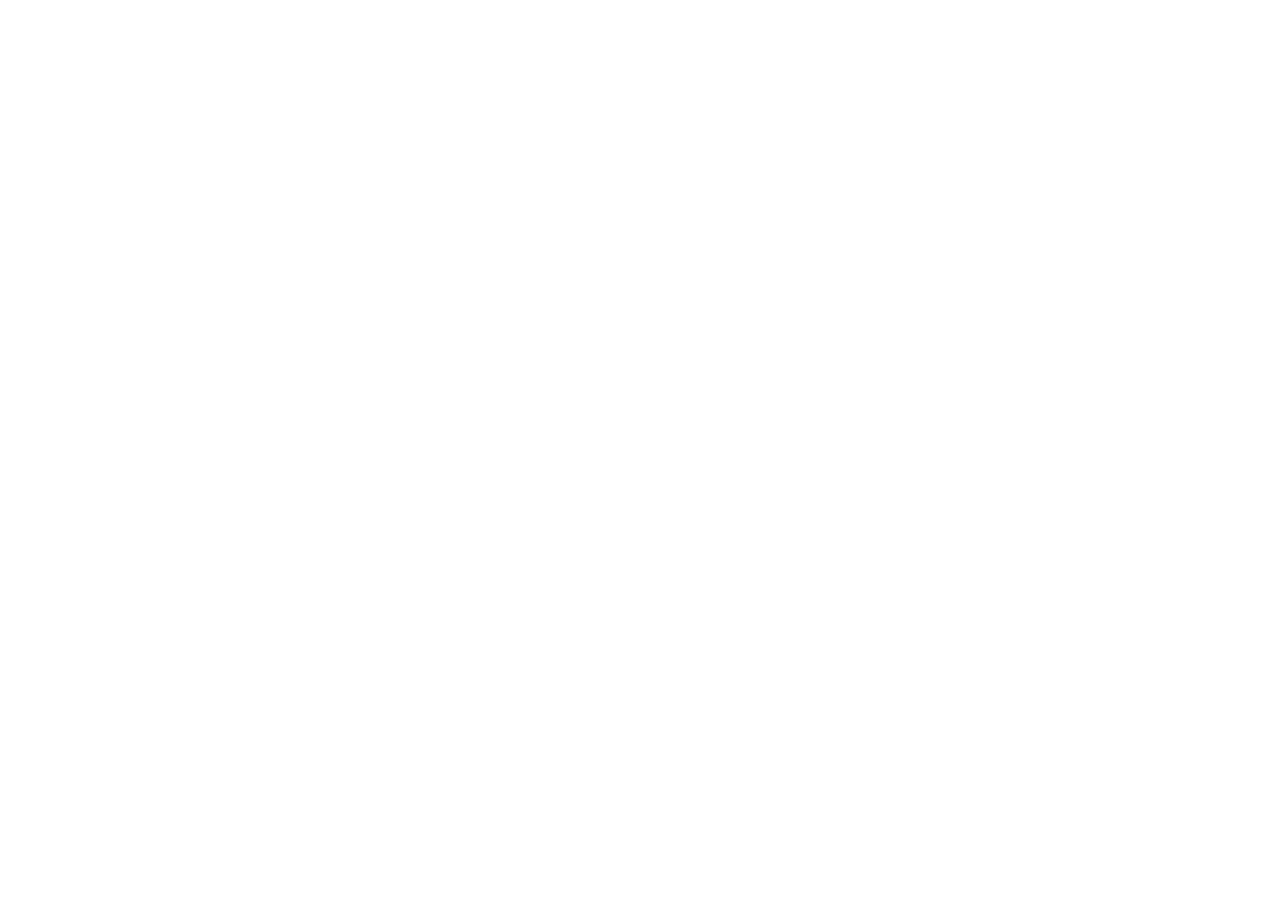
==== index.html @ edcd18de "大事件项目" ====
<!DOCTYPE html>
<html lang="en">
<head>
    <meta charset="UTF-8">
    <meta http-equiv="X-UA-Compatible" content="IE=edge">
    <meta name="viewport" content="width=device-width, initial-scale=1.0">
    <title>Document</title>
</head>
<body>
    
</body>
</html>
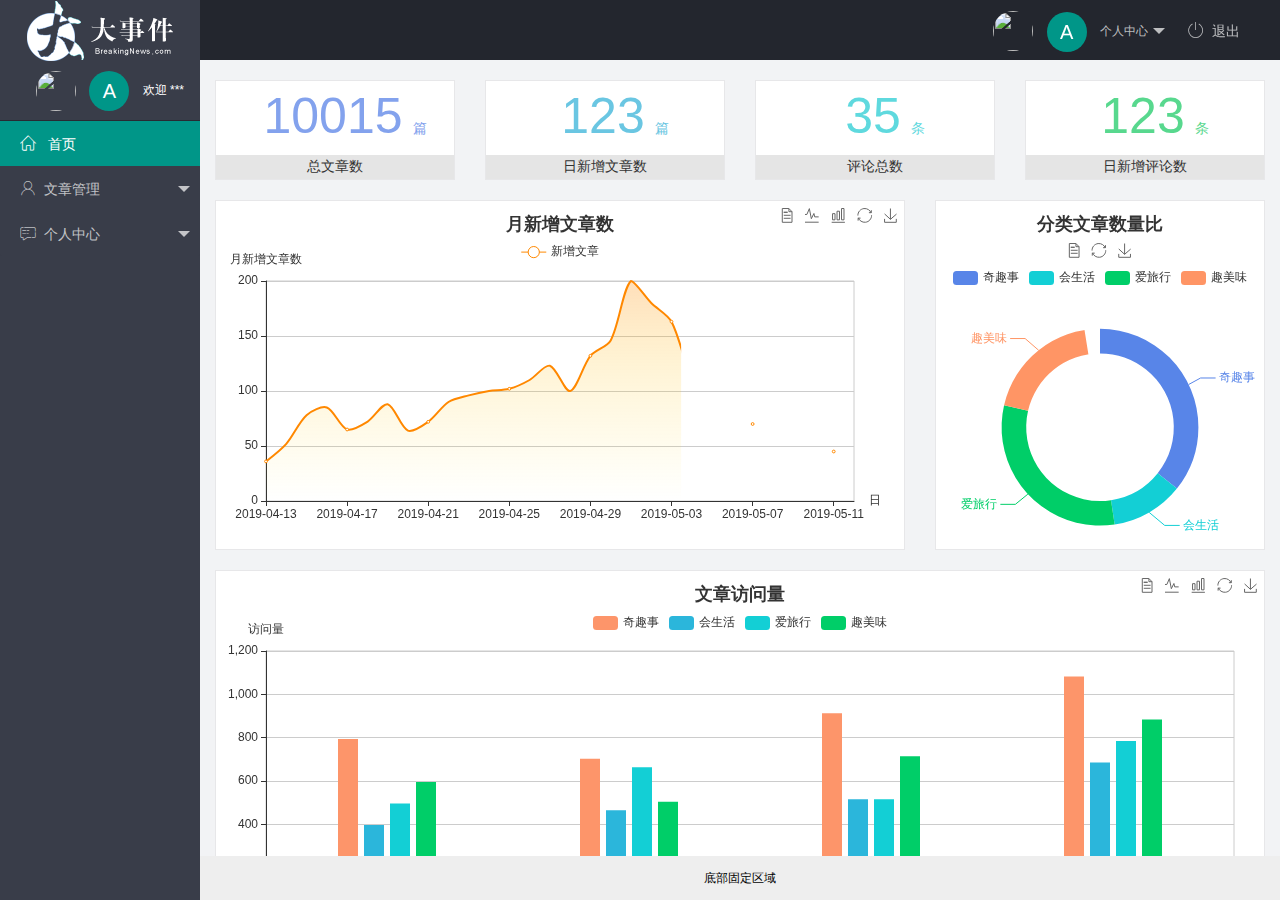
==== commit bb8158d5: "公共部分完成" ====
--- a/index.html
+++ b/index.html
@@ -1,12 +1,90 @@
 <!DOCTYPE html>
 <html lang="en">
+
 <head>
     <meta charset="UTF-8">
     <meta http-equiv="X-UA-Compatible" content="IE=edge">
     <meta name="viewport" content="width=device-width, initial-scale=1.0">
     <title>Document</title>
+    <link rel="stylesheet" href="./assets/lib/layui/css/layui.css">
+    <link rel="stylesheet" href="./assets/css/index.css">
+    <link rel="stylesheet" href="./assets/fonts/iconfont.css">
 </head>
+
 <body>
-    
+    <div class="layui-layout layui-layout-admin">
+        <div class="layui-header">
+            <div class="layui-logo layui-hide-xs layui-bg-black">
+                <img src="/assets/images/logo.png" alt="" />
+            </div>
+
+            <ul class="layui-nav layui-layout-right">
+                <li class="layui-nav-item layui-hide layui-show-md-inline-block">
+                    <!-- 右侧导航栏上面头像 -->
+                    <a href="javascript:;" class="userinfo">
+                        <img src="http://t.cn/RCzsdCq" class="layui-nav-img" />
+                        <span class="text-avatar">A</span>
+                        个人中心
+                    </a>
+                    <dl class="layui-nav-child">
+                        <dd><a href="">基本资料</a></dd>
+                        <dd><a href="">更换头像</a></dd>
+                        <dd><a href="">重置密码</a></dd>
+                    </dl>
+                </li>
+                <li class="layui-nav-item" lay-header-event="menuRight" lay-unselect>
+                    <a href="javascript:;"><span class='iconfont icon-tuichu' id = 'exitBtn'></span>退出</a>
+                </li>
+            </ul>
+        </div>
+
+        <div class="layui-side layui-bg-black">
+            <div class="layui-side-scroll">
+                <!-- 左侧侧边栏上面头像 -->
+                <div class="userinfo">
+                    <img src="http://t.cn/RCzsdCq" class="layui-nav-img" />
+                    <span class="text-avatar">A</span>
+                    <span id="welcome">欢迎 ***</span>
+                </div>
+                <!-- 左侧导航区域（可配合layui已有的垂直导航） -->
+                <ul class="layui-nav layui-nav-tree" lay-filter="test" lay-shrink='all'>
+                    <li class="layui-nav-item layui-this"><a href="./home/dashboard.html" target="fm"><span class='iconfont icon-home '></span> 首页</a>
+                    </li>
+                    <li class="layui-nav-item">
+                        <a class="" href="javascript:;"><span class='iconfont icon-user'></span>文章管理</a>
+                        <dl class="layui-nav-child">
+                            <dd><a href="javascript:;"><span class='layui-icon layui-icon-app'></span>文章类别</a></dd>
+                            <dd><a href="javascript:;"><span class='layui-icon layui-icon-app'></span>文章列表</a></dd>
+                            <dd><a href="javascript:;"><span class='layui-icon layui-icon-app'></span>发布文章</a></dd>
+                        </dl>
+                    </li>
+                    <li class="layui-nav-item">
+                        <a href="javascript:;"><span class='iconfont icon-pinglun'></span>个人中心</a>
+                        <dl class="layui-nav-child">
+                            <dd><a href="javascript:;"><span class='layui-icon layui-icon-app'></span>基本资料</a></dd>
+                            <dd><a href="javascript:;"><span class='layui-icon layui-icon-app'></span>更换头像</a></dd>
+                            <dd><a href="javascript:;"><span class='layui-icon layui-icon-app'></span>重置密码</a></dd>
+                        </dl>
+                    </li>
+                </ul>
+            </div>
+        </div>
+
+        <div class="layui-body">
+            <!-- 内容主体区域 -->
+            <iframe name="fm" src="./home/dashboard.html" frameborder="0"></iframe>
+        </div>
+
+        <div class="layui-footer">
+            <!-- 底部固定区域 -->
+            底部固定区域
+        </div>
+    </div>
+
+    <script src="./assets/lib/layui/layui.all.js"></script>
+    <script src="./assets/lib/jquery.js"></script>
+    <script src="./assets/js/baseApi.js"></script>
+    <script src="./assets/js/index.js"></script>
 </body>
+
 </html>--- a/assets/lib/layui/css/layui.css
+++ b/assets/lib/layui/css/layui.css
@@ -0,0 +1,2 @@
+/** layui-v2.5.5 MIT License By https://www.layui.com */
+ .layui-inline,img{display:inline-block;vertical-align:middle}h1,h2,h3,h4,h5,h6{font-weight:400}.layui-edge,.layui-header,.layui-inline,.layui-main{position:relative}.layui-body,.layui-edge,.layui-elip{overflow:hidden}.layui-btn,.layui-edge,.layui-inline,img{vertical-align:middle}.layui-btn,.layui-disabled,.layui-icon,.layui-unselect{-moz-user-select:none;-webkit-user-select:none;-ms-user-select:none}.layui-elip,.layui-form-checkbox span,.layui-form-pane .layui-form-label{text-overflow:ellipsis;white-space:nowrap}.layui-breadcrumb,.layui-tree-btnGroup{visibility:hidden}blockquote,body,button,dd,div,dl,dt,form,h1,h2,h3,h4,h5,h6,input,li,ol,p,pre,td,textarea,th,ul{margin:0;padding:0;-webkit-tap-highlight-color:rgba(0,0,0,0)}a:active,a:hover{outline:0}img{border:none}li{list-style:none}table{border-collapse:collapse;border-spacing:0}h4,h5,h6{font-size:100%}button,input,optgroup,option,select,textarea{font-family:inherit;font-size:inherit;font-style:inherit;font-weight:inherit;outline:0}pre{white-space:pre-wrap;white-space:-moz-pre-wrap;white-space:-pre-wrap;white-space:-o-pre-wrap;word-wrap:break-word}body{line-height:24px;font:14px Helvetica Neue,Helvetica,PingFang SC,Tahoma,Arial,sans-serif}hr{height:1px;margin:10px 0;border:0;clear:both}a{color:#333;text-decoration:none}a:hover{color:#777}a cite{font-style:normal;*cursor:pointer}.layui-border-box,.layui-border-box *{box-sizing:border-box}.layui-box,.layui-box *{box-sizing:content-box}.layui-clear{clear:both;*zoom:1}.layui-clear:after{content:'\20';clear:both;*zoom:1;display:block;height:0}.layui-inline{*display:inline;*zoom:1}.layui-edge{display:inline-block;width:0;height:0;border-width:6px;border-style:dashed;border-color:transparent}.layui-edge-top{top:-4px;border-bottom-color:#999;border-bottom-style:solid}.layui-edge-right{border-left-color:#999;border-left-style:solid}.layui-edge-bottom{top:2px;border-top-color:#999;border-top-style:solid}.layui-edge-left{border-right-color:#999;border-right-style:solid}.layui-disabled,.layui-disabled:hover{color:#d2d2d2!important;cursor:not-allowed!important}.layui-circle{border-radius:100%}.layui-show{display:block!important}.layui-hide{display:none!important}@font-face{font-family:layui-icon;src:url(../font/iconfont.eot?v=250);src:url(../font/iconfont.eot?v=250#iefix) format('embedded-opentype'),url(../font/iconfont.woff2?v=250) format('woff2'),url(../font/iconfont.woff?v=250) format('woff'),url(../font/iconfont.ttf?v=250) format('truetype'),url(../font/iconfont.svg?v=250#layui-icon) format('svg')}.layui-icon{font-family:layui-icon!important;font-size:16px;font-style:normal;-webkit-font-smoothing:antialiased;-moz-osx-font-smoothing:grayscale}.layui-icon-reply-fill:before{content:"\e611"}.layui-icon-set-fill:before{content:"\e614"}.layui-icon-menu-fill:before{content:"\e60f"}.layui-icon-search:before{content:"\e615"}.layui-icon-share:before{content:"\e641"}.layui-icon-set-sm:before{content:"\e620"}.layui-icon-engine:before{content:"\e628"}.layui-icon-close:before{content:"\1006"}.layui-icon-close-fill:before{content:"\1007"}.layui-icon-chart-screen:before{content:"\e629"}.layui-icon-star:before{content:"\e600"}.layui-icon-circle-dot:before{content:"\e617"}.layui-icon-chat:before{content:"\e606"}.layui-icon-release:before{content:"\e609"}.layui-icon-list:before{content:"\e60a"}.layui-icon-chart:before{content:"\e62c"}.layui-icon-ok-circle:before{content:"\1005"}.layui-icon-layim-theme:before{content:"\e61b"}.layui-icon-table:before{content:"\e62d"}.layui-icon-right:before{content:"\e602"}.layui-icon-left:before{content:"\e603"}.layui-icon-cart-simple:before{content:"\e698"}.layui-icon-face-cry:before{content:"\e69c"}.layui-icon-face-smile:before{content:"\e6af"}.layui-icon-survey:before{content:"\e6b2"}.layui-icon-tree:before{content:"\e62e"}.layui-icon-upload-circle:before{content:"\e62f"}.layui-icon-add-circle:before{content:"\e61f"}.layui-icon-download-circle:before{content:"\e601"}.layui-icon-templeate-1:before{content:"\e630"}.layui-icon-util:before{content:"\e631"}.layui-icon-face-surprised:before{content:"\e664"}.layui-icon-edit:before{content:"\e642"}.layui-icon-speaker:before{content:"\e645"}.layui-icon-down:before{content:"\e61a"}.layui-icon-file:before{content:"\e621"}.layui-icon-layouts:before{content:"\e632"}.layui-icon-rate-half:before{content:"\e6c9"}.layui-icon-add-circle-fine:before{content:"\e608"}.layui-icon-prev-circle:before{content:"\e633"}.layui-icon-read:before{content:"\e705"}.layui-icon-404:before{content:"\e61c"}.layui-icon-carousel:before{content:"\e634"}.layui-icon-help:before{content:"\e607"}.layui-icon-code-circle:before{content:"\e635"}.layui-icon-water:before{content:"\e636"}.layui-icon-username:before{content:"\e66f"}.layui-icon-find-fill:before{content:"\e670"}.layui-icon-about:before{content:"\e60b"}.layui-icon-location:before{content:"\e715"}.layui-icon-up:before{content:"\e619"}.layui-icon-pause:before{content:"\e651"}.layui-icon-date:before{content:"\e637"}.layui-icon-layim-uploadfile:before{content:"\e61d"}.layui-icon-delete:before{content:"\e640"}.layui-icon-play:before{content:"\e652"}.layui-icon-top:before{content:"\e604"}.layui-icon-friends:before{content:"\e612"}.layui-icon-refresh-3:before{content:"\e9aa"}.layui-icon-ok:before{content:"\e605"}.layui-icon-layer:before{content:"\e638"}.layui-icon-face-smile-fine:before{content:"\e60c"}.layui-icon-dollar:before{content:"\e659"}.layui-icon-group:before{content:"\e613"}.layui-icon-layim-download:before{content:"\e61e"}.layui-icon-picture-fine:before{content:"\e60d"}.layui-icon-link:before{content:"\e64c"}.layui-icon-diamond:before{content:"\e735"}.layui-icon-log:before{content:"\e60e"}.layui-icon-rate-solid:before{content:"\e67a"}.layui-icon-fonts-del:before{content:"\e64f"}.layui-icon-unlink:before{content:"\e64d"}.layui-icon-fonts-clear:before{content:"\e639"}.layui-icon-triangle-r:before{content:"\e623"}.layui-icon-circle:before{content:"\e63f"}.layui-icon-radio:before{content:"\e643"}.layui-icon-align-center:before{content:"\e647"}.layui-icon-align-right:before{content:"\e648"}.layui-icon-align-left:before{content:"\e649"}.layui-icon-loading-1:before{content:"\e63e"}.layui-icon-return:before{content:"\e65c"}.layui-icon-fonts-strong:before{content:"\e62b"}.layui-icon-upload:before{content:"\e67c"}.layui-icon-dialogue:before{content:"\e63a"}.layui-icon-video:before{content:"\e6ed"}.layui-icon-headset:before{content:"\e6fc"}.layui-icon-cellphone-fine:before{content:"\e63b"}.layui-icon-add-1:before{content:"\e654"}.layui-icon-face-smile-b:before{content:"\e650"}.layui-icon-fonts-html:before{content:"\e64b"}.layui-icon-form:before{content:"\e63c"}.layui-icon-cart:before{content:"\e657"}.layui-icon-camera-fill:before{content:"\e65d"}.layui-icon-tabs:before{content:"\e62a"}.layui-icon-fonts-code:before{content:"\e64e"}.layui-icon-fire:before{content:"\e756"}.layui-icon-set:before{content:"\e716"}.layui-icon-fonts-u:before{content:"\e646"}.layui-icon-triangle-d:before{content:"\e625"}.layui-icon-tips:before{content:"\e702"}.layui-icon-picture:before{content:"\e64a"}.layui-icon-more-vertical:before{content:"\e671"}.layui-icon-flag:before{content:"\e66c"}.layui-icon-loading:before{content:"\e63d"}.layui-icon-fonts-i:before{content:"\e644"}.layui-icon-refresh-1:before{content:"\e666"}.layui-icon-rmb:before{content:"\e65e"}.layui-icon-home:before{content:"\e68e"}.layui-icon-user:before{content:"\e770"}.layui-icon-notice:before{content:"\e667"}.layui-icon-login-weibo:before{content:"\e675"}.layui-icon-voice:before{content:"\e688"}.layui-icon-upload-drag:before{content:"\e681"}.layui-icon-login-qq:before{content:"\e676"}.layui-icon-snowflake:before{content:"\e6b1"}.layui-icon-file-b:before{content:"\e655"}.layui-icon-template:before{content:"\e663"}.layui-icon-auz:before{content:"\e672"}.layui-icon-console:before{content:"\e665"}.layui-icon-app:before{content:"\e653"}.layui-icon-prev:before{content:"\e65a"}.layui-icon-website:before{content:"\e7ae"}.layui-icon-next:before{content:"\e65b"}.layui-icon-component:before{content:"\e857"}.layui-icon-more:before{content:"\e65f"}.layui-icon-login-wechat:before{content:"\e677"}.layui-icon-shrink-right:before{content:"\e668"}.layui-icon-spread-left:before{content:"\e66b"}.layui-icon-camera:before{content:"\e660"}.layui-icon-note:before{content:"\e66e"}.layui-icon-refresh:before{content:"\e669"}.layui-icon-female:before{content:"\e661"}.layui-icon-male:before{content:"\e662"}.layui-icon-password:before{content:"\e673"}.layui-icon-senior:before{content:"\e674"}.layui-icon-theme:before{content:"\e66a"}.layui-icon-tread:before{content:"\e6c5"}.layui-icon-praise:before{content:"\e6c6"}.layui-icon-star-fill:before{content:"\e658"}.layui-icon-rate:before{content:"\e67b"}.layui-icon-template-1:before{content:"\e656"}.layui-icon-vercode:before{content:"\e679"}.layui-icon-cellphone:before{content:"\e678"}.layui-icon-screen-full:before{content:"\e622"}.layui-icon-screen-restore:before{content:"\e758"}.layui-icon-cols:before{content:"\e610"}.layui-icon-export:before{content:"\e67d"}.layui-icon-print:before{content:"\e66d"}.layui-icon-slider:before{content:"\e714"}.layui-icon-addition:before{content:"\e624"}.layui-icon-subtraction:before{content:"\e67e"}.layui-icon-service:before{content:"\e626"}.layui-icon-transfer:before{content:"\e691"}.layui-main{width:1140px;margin:0 auto}.layui-header{z-index:1000;height:60px}.layui-header a:hover{transition:all .5s;-webkit-transition:all .5s}.layui-side{position:fixed;left:0;top:0;bottom:0;z-index:999;width:200px;overflow-x:hidden}.layui-side-scroll{position:relative;width:220px;height:100%;overflow-x:hidden}.layui-body{position:absolute;left:200px;right:0;top:0;bottom:0;z-index:998;width:auto;overflow-y:auto;box-sizing:border-box}.layui-layout-body{overflow:hidden}.layui-layout-admin .layui-header{background-color:#23262E}.layui-layout-admin .layui-side{top:60px;width:200px;overflow-x:hidden}.layui-layout-admin .layui-body{position:fixed;top:60px;bottom:44px}.layui-layout-admin .layui-main{width:auto;margin:0 15px}.layui-layout-admin .layui-footer{position:fixed;left:200px;right:0;bottom:0;height:44px;line-height:44px;padding:0 15px;background-color:#eee}.layui-layout-admin .layui-logo{position:absolute;left:0;top:0;width:200px;height:100%;line-height:60px;text-align:center;color:#009688;font-size:16px}.layui-layout-admin .layui-header .layui-nav{background:0 0}.layui-layout-left{position:absolute!important;left:200px;top:0}.layui-layout-right{position:absolute!important;right:0;top:0}.layui-container{position:relative;margin:0 auto;padding:0 15px;box-sizing:border-box}.layui-fluid{position:relative;margin:0 auto;padding:0 15px}.layui-row:after,.layui-row:before{content:'';display:block;clear:both}.layui-col-lg1,.layui-col-lg10,.layui-col-lg11,.layui-col-lg12,.layui-col-lg2,.layui-col-lg3,.layui-col-lg4,.layui-col-lg5,.layui-col-lg6,.layui-col-lg7,.layui-col-lg8,.layui-col-lg9,.layui-col-md1,.layui-col-md10,.layui-col-md11,.layui-col-md12,.layui-col-md2,.layui-col-md3,.layui-col-md4,.layui-col-md5,.layui-col-md6,.layui-col-md7,.layui-col-md8,.layui-col-md9,.layui-col-sm1,.layui-col-sm10,.layui-col-sm11,.layui-col-sm12,.layui-col-sm2,.layui-col-sm3,.layui-col-sm4,.layui-col-sm5,.layui-col-sm6,.layui-col-sm7,.layui-col-sm8,.layui-col-sm9,.layui-col-xs1,.layui-col-xs10,.layui-col-xs11,.layui-col-xs12,.layui-col-xs2,.layui-col-xs3,.layui-col-xs4,.layui-col-xs5,.layui-col-xs6,.layui-col-xs7,.layui-col-xs8,.layui-col-xs9{position:relative;display:block;box-sizing:border-box}.layui-col-xs1,.layui-col-xs10,.layui-col-xs11,.layui-col-xs12,.layui-col-xs2,.layui-col-xs3,.layui-col-xs4,.layui-col-xs5,.layui-col-xs6,.layui-col-xs7,.layui-col-xs8,.layui-col-xs9{float:left}.layui-col-xs1{width:8.33333333%}.layui-col-xs2{width:16.66666667%}.layui-col-xs3{width:25%}.layui-col-xs4{width:33.33333333%}.layui-col-xs5{width:41.66666667%}.layui-col-xs6{width:50%}.layui-col-xs7{width:58.33333333%}.layui-col-xs8{width:66.66666667%}.layui-col-xs9{width:75%}.layui-col-xs10{width:83.33333333%}.layui-col-xs11{width:91.66666667%}.layui-col-xs12{width:100%}.layui-col-xs-offset1{margin-left:8.33333333%}.layui-col-xs-offset2{margin-left:16.66666667%}.layui-col-xs-offset3{margin-left:25%}.layui-col-xs-offset4{margin-left:33.33333333%}.layui-col-xs-offset5{margin-left:41.66666667%}.layui-col-xs-offset6{margin-left:50%}.layui-col-xs-offset7{margin-left:58.33333333%}.layui-col-xs-offset8{margin-left:66.66666667%}.layui-col-xs-offset9{margin-left:75%}.layui-col-xs-offset10{margin-left:83.33333333%}.layui-col-xs-offset11{margin-left:91.66666667%}.layui-col-xs-offset12{margin-left:100%}@media screen and (max-width:768px){.layui-hide-xs{display:none!important}.layui-show-xs-block{display:block!important}.layui-show-xs-inline{display:inline!important}.layui-show-xs-inline-block{display:inline-block!important}}@media screen and (min-width:768px){.layui-container{width:750px}.layui-hide-sm{display:none!important}.layui-show-sm-block{display:block!important}.layui-show-sm-inline{display:inline!important}.layui-show-sm-inline-block{display:inline-block!important}.layui-col-sm1,.layui-col-sm10,.layui-col-sm11,.layui-col-sm12,.layui-col-sm2,.layui-col-sm3,.layui-col-sm4,.layui-col-sm5,.layui-col-sm6,.layui-col-sm7,.layui-col-sm8,.layui-col-sm9{float:left}.layui-col-sm1{width:8.33333333%}.layui-col-sm2{width:16.66666667%}.layui-col-sm3{width:25%}.layui-col-sm4{width:33.33333333%}.layui-col-sm5{width:41.66666667%}.layui-col-sm6{width:50%}.layui-col-sm7{width:58.33333333%}.layui-col-sm8{width:66.66666667%}.layui-col-sm9{width:75%}.layui-col-sm10{width:83.33333333%}.layui-col-sm11{width:91.66666667%}.layui-col-sm12{width:100%}.layui-col-sm-offset1{margin-left:8.33333333%}.layui-col-sm-offset2{margin-left:16.66666667%}.layui-col-sm-offset3{margin-left:25%}.layui-col-sm-offset4{margin-left:33.33333333%}.layui-col-sm-offset5{margin-left:41.66666667%}.layui-col-sm-offset6{margin-left:50%}.layui-col-sm-offset7{margin-left:58.33333333%}.layui-col-sm-offset8{margin-left:66.66666667%}.layui-col-sm-offset9{margin-left:75%}.layui-col-sm-offset10{margin-left:83.33333333%}.layui-col-sm-offset11{margin-left:91.66666667%}.layui-col-sm-offset12{margin-left:100%}}@media screen and (min-width:992px){.layui-container{width:970px}.layui-hide-md{display:none!important}.layui-show-md-block{display:block!important}.layui-show-md-inline{display:inline!important}.layui-show-md-inline-block{display:inline-block!important}.layui-col-md1,.layui-col-md10,.layui-col-md11,.layui-col-md12,.layui-col-md2,.layui-col-md3,.layui-col-md4,.layui-col-md5,.layui-col-md6,.layui-col-md7,.layui-col-md8,.layui-col-md9{float:left}.layui-col-md1{width:8.33333333%}.layui-col-md2{width:16.66666667%}.layui-col-md3{width:25%}.layui-col-md4{width:33.33333333%}.layui-col-md5{width:41.66666667%}.layui-col-md6{width:50%}.layui-col-md7{width:58.33333333%}.layui-col-md8{width:66.66666667%}.layui-col-md9{width:75%}.layui-col-md10{width:83.33333333%}.layui-col-md11{width:91.66666667%}.layui-col-md12{width:100%}.layui-col-md-offset1{margin-left:8.33333333%}.layui-col-md-offset2{margin-left:16.66666667%}.layui-col-md-offset3{margin-left:25%}.layui-col-md-offset4{margin-left:33.33333333%}.layui-col-md-offset5{margin-left:41.66666667%}.layui-col-md-offset6{margin-left:50%}.layui-col-md-offset7{margin-left:58.33333333%}.layui-col-md-offset8{margin-left:66.66666667%}.layui-col-md-offset9{margin-left:75%}.layui-col-md-offset10{margin-left:83.33333333%}.layui-col-md-offset11{margin-left:91.66666667%}.layui-col-md-offset12{margin-left:100%}}@media screen and (min-width:1200px){.layui-container{width:1170px}.layui-hide-lg{display:none!important}.layui-show-lg-block{display:block!important}.layui-show-lg-inline{display:inline!important}.layui-show-lg-inline-block{display:inline-block!important}.layui-col-lg1,.layui-col-lg10,.layui-col-lg11,.layui-col-lg12,.layui-col-lg2,.layui-col-lg3,.layui-col-lg4,.layui-col-lg5,.layui-col-lg6,.layui-col-lg7,.layui-col-lg8,.layui-col-lg9{float:left}.layui-col-lg1{width:8.33333333%}.layui-col-lg2{width:16.66666667%}.layui-col-lg3{width:25%}.layui-col-lg4{width:33.33333333%}.layui-col-lg5{width:41.66666667%}.layui-col-lg6{width:50%}.layui-col-lg7{width:58.33333333%}.layui-col-lg8{width:66.66666667%}.layui-col-lg9{width:75%}.layui-col-lg10{width:83.33333333%}.layui-col-lg11{width:91.66666667%}.layui-col-lg12{width:100%}.layui-col-lg-offset1{margin-left:8.33333333%}.layui-col-lg-offset2{margin-left:16.66666667%}.layui-col-lg-offset3{margin-left:25%}.layui-col-lg-offset4{margin-left:33.33333333%}.layui-col-lg-offset5{margin-left:41.66666667%}.layui-col-lg-offset6{margin-left:50%}.layui-col-lg-offset7{margin-left:58.33333333%}.layui-col-lg-offset8{margin-left:66.66666667%}.layui-col-lg-offset9{margin-left:75%}.layui-col-lg-offset10{margin-left:83.33333333%}.layui-col-lg-offset11{margin-left:91.66666667%}.layui-col-lg-offset12{margin-left:100%}}.layui-col-space1{margin:-.5px}.layui-col-space1>*{padding:.5px}.layui-col-space3{margin:-1.5px}.layui-col-space3>*{padding:1.5px}.layui-col-space5{margin:-2.5px}.layui-col-space5>*{padding:2.5px}.layui-col-space8{margin:-3.5px}.layui-col-space8>*{padding:3.5px}.layui-col-space10{margin:-5px}.layui-col-space10>*{padding:5px}.layui-col-space12{margin:-6px}.layui-col-space12>*{padding:6px}.layui-col-space15{margin:-7.5px}.layui-col-space15>*{padding:7.5px}.layui-col-space18{margin:-9px}.layui-col-space18>*{padding:9px}.layui-col-space20{margin:-10px}.layui-col-space20>*{padding:10px}.layui-col-space22{margin:-11px}.layui-col-space22>*{padding:11px}.layui-col-space25{margin:-12.5px}.layui-col-space25>*{padding:12.5px}.layui-col-space30{margin:-15px}.layui-col-space30>*{padding:15px}.layui-btn,.layui-input,.layui-select,.layui-textarea,.layui-upload-button{outline:0;-webkit-appearance:none;transition:all .3s;-webkit-transition:all .3s;box-sizing:border-box}.layui-elem-quote{margin-bottom:10px;padding:15px;line-height:22px;border-left:5px solid #009688;border-radius:0 2px 2px 0;background-color:#f2f2f2}.layui-quote-nm{border-style:solid;border-width:1px 1px 1px 5px;background:0 0}.layui-elem-field{margin-bottom:10px;padding:0;border-width:1px;border-style:solid}.layui-elem-field legend{margin-left:20px;padding:0 10px;font-size:20px;font-weight:300}.layui-field-title{margin:10px 0 20px;border-width:1px 0 0}.layui-field-box{padding:10px 15px}.layui-field-title .layui-field-box{padding:10px 0}.layui-progress{position:relative;height:6px;border-radius:20px;background-color:#e2e2e2}.layui-progress-bar{position:absolute;left:0;top:0;width:0;max-width:100%;height:6px;border-radius:20px;text-align:right;background-color:#5FB878;transition:all .3s;-webkit-transition:all .3s}.layui-progress-big,.layui-progress-big .layui-progress-bar{height:18px;line-height:18px}.layui-progress-text{position:relative;top:-20px;line-height:18px;font-size:12px;color:#666}.layui-progress-big .layui-progress-text{position:static;padding:0 10px;color:#fff}.layui-collapse{border-width:1px;border-style:solid;border-radius:2px}.layui-colla-content,.layui-colla-item{border-top-width:1px;border-top-style:solid}.layui-colla-item:first-child{border-top:none}.layui-colla-title{position:relative;height:42px;line-height:42px;padding:0 15px 0 35px;color:#333;background-color:#f2f2f2;cursor:pointer;font-size:14px;overflow:hidden}.layui-colla-content{display:none;padding:10px 15px;line-height:22px;color:#666}.layui-colla-icon{position:absolute;left:15px;top:0;font-size:14px}.layui-card{margin-bottom:15px;border-radius:2px;background-color:#fff;box-shadow:0 1px 2px 0 rgba(0,0,0,.05)}.layui-card:last-child{margin-bottom:0}.layui-card-header{position:relative;height:42px;line-height:42px;padding:0 15px;border-bottom:1px solid #f6f6f6;color:#333;border-radius:2px 2px 0 0;font-size:14px}.layui-bg-black,.layui-bg-blue,.layui-bg-cyan,.layui-bg-green,.layui-bg-orange,.layui-bg-red{color:#fff!important}.layui-card-body{position:relative;padding:10px 15px;line-height:24px}.layui-card-body[pad15]{padding:15px}.layui-card-body[pad20]{padding:20px}.layui-card-body .layui-table{margin:5px 0}.layui-card .layui-tab{margin:0}.layui-panel-window{position:relative;padding:15px;border-radius:0;border-top:5px solid #E6E6E6;background-color:#fff}.layui-auxiliar-moving{position:fixed;left:0;right:0;top:0;bottom:0;width:100%;height:100%;background:0 0;z-index:9999999999}.layui-form-label,.layui-form-mid,.layui-form-select,.layui-input-block,.layui-input-inline,.layui-textarea{position:relative}.layui-bg-red{background-color:#FF5722!important}.layui-bg-orange{background-color:#FFB800!important}.layui-bg-green{background-color:#009688!important}.layui-bg-cyan{background-color:#2F4056!important}.layui-bg-blue{background-color:#1E9FFF!important}.layui-bg-black{background-color:#393D49!important}.layui-bg-gray{background-color:#eee!important;color:#666!important}.layui-badge-rim,.layui-colla-content,.layui-colla-item,.layui-collapse,.layui-elem-field,.layui-form-pane .layui-form-item[pane],.layui-form-pane .layui-form-label,.layui-input,.layui-layedit,.layui-layedit-tool,.layui-quote-nm,.layui-select,.layui-tab-bar,.layui-tab-card,.layui-tab-title,.layui-tab-title .layui-this:after,.layui-textarea{border-color:#e6e6e6}.layui-timeline-item:before,hr{background-color:#e6e6e6}.layui-text{line-height:22px;font-size:14px;color:#666}.layui-text h1,.layui-text h2,.layui-text h3{font-weight:500;color:#333}.layui-text h1{font-size:30px}.layui-text h2{font-size:24px}.layui-text h3{font-size:18px}.layui-text a:not(.layui-btn){color:#01AAED}.layui-text a:not(.layui-btn):hover{text-decoration:underline}.layui-text ul{padding:5px 0 5px 15px}.layui-text ul li{margin-top:5px;list-style-type:disc}.layui-text em,.layui-word-aux{color:#999!important;padding:0 5px!important}.layui-btn{display:inline-block;height:38px;line-height:38px;padding:0 18px;background-color:#009688;color:#fff;white-space:nowrap;text-align:center;font-size:14px;border:none;border-radius:2px;cursor:pointer}.layui-btn:hover{opacity:.8;filter:alpha(opacity=80);color:#fff}.layui-btn:active{opacity:1;filter:alpha(opacity=100)}.layui-btn+.layui-btn{margin-left:10px}.layui-btn-container{font-size:0}.layui-btn-container .layui-btn{margin-right:10px;margin-bottom:10px}.layui-btn-container .layui-btn+.layui-btn{margin-left:0}.layui-table .layui-btn-container .layui-btn{margin-bottom:9px}.layui-btn-radius{border-radius:100px}.layui-btn .layui-icon{margin-right:3px;font-size:18px;vertical-align:bottom;vertical-align:middle\9}.layui-btn-primary{border:1px solid #C9C9C9;background-color:#fff;color:#555}.layui-btn-primary:hover{border-color:#009688;color:#333}.layui-btn-normal{background-color:#1E9FFF}.layui-btn-warm{background-color:#FFB800}.layui-btn-danger{background-color:#FF5722}.layui-btn-checked{background-color:#5FB878}.layui-btn-disabled,.layui-btn-disabled:active,.layui-btn-disabled:hover{border:1px solid #e6e6e6;background-color:#FBFBFB;color:#C9C9C9;cursor:not-allowed;opacity:1}.layui-btn-lg{height:44px;line-height:44px;padding:0 25px;font-size:16px}.layui-btn-sm{height:30px;line-height:30px;padding:0 10px;font-size:12px}.layui-btn-sm i{font-size:16px!important}.layui-btn-xs{height:22px;line-height:22px;padding:0 5px;font-size:12px}.layui-btn-xs i{font-size:14px!important}.layui-btn-group{display:inline-block;vertical-align:middle;font-size:0}.layui-btn-group .layui-btn{margin-left:0!important;margin-right:0!important;border-left:1px solid rgba(255,255,255,.5);border-radius:0}.layui-btn-group .layui-btn-primary{border-left:none}.layui-btn-group .layui-btn-primary:hover{border-color:#C9C9C9;color:#009688}.layui-btn-group .layui-btn:first-child{border-left:none;border-radius:2px 0 0 2px}.layui-btn-group .layui-btn-primary:first-child{border-left:1px solid #c9c9c9}.layui-btn-group .layui-btn:last-child{border-radius:0 2px 2px 0}.layui-btn-group .layui-btn+.layui-btn{margin-left:0}.layui-btn-group+.layui-btn-group{margin-left:10px}.layui-btn-fluid{width:100%}.layui-input,.layui-select,.layui-textarea{height:38px;line-height:1.3;line-height:38px\9;border-width:1px;border-style:solid;background-color:#fff;border-radius:2px}.layui-input::-webkit-input-placeholder,.layui-select::-webkit-input-placeholder,.layui-textarea::-webkit-input-placeholder{line-height:1.3}.layui-input,.layui-textarea{display:block;width:100%;padding-left:10px}.layui-input:hover,.layui-textarea:hover{border-color:#D2D2D2!important}.layui-input:focus,.layui-textarea:focus{border-color:#C9C9C9!important}.layui-textarea{min-height:100px;height:auto;line-height:20px;padding:6px 10px;resize:vertical}.layui-select{padding:0 10px}.layui-form input[type=checkbox],.layui-form input[type=radio],.layui-form select{display:none}.layui-form [lay-ignore]{display:initial}.layui-form-item{margin-bottom:15px;clear:both;*zoom:1}.layui-form-item:after{content:'\20';clear:both;*zoom:1;display:block;height:0}.layui-form-label{float:left;display:block;padding:9px 15px;width:80px;font-weight:400;line-height:20px;text-align:right}.layui-form-label-col{display:block;float:none;padding:9px 0;line-height:20px;text-align:left}.layui-form-item .layui-inline{margin-bottom:5px;margin-right:10px}.layui-input-block{margin-left:110px;min-height:36px}.layui-input-inline{display:inline-block;vertical-align:middle}.layui-form-item .layui-input-inline{float:left;width:190px;margin-right:10px}.layui-form-text .layui-input-inline{width:auto}.layui-form-mid{float:left;display:block;padding:9px 0!important;line-height:20px;margin-right:10px}.layui-form-danger+.layui-form-select .layui-input,.layui-form-danger:focus{border-color:#FF5722!important}.layui-form-select .layui-input{padding-right:30px;cursor:pointer}.layui-form-select .layui-edge{position:absolute;right:10px;top:50%;margin-top:-3px;cursor:pointer;border-width:6px;border-top-color:#c2c2c2;border-top-style:solid;transition:all .3s;-webkit-transition:all .3s}.layui-form-select dl{display:none;position:absolute;left:0;top:42px;padding:5px 0;z-index:899;min-width:100%;border:1px solid #d2d2d2;max-height:300px;overflow-y:auto;background-color:#fff;border-radius:2px;box-shadow:0 2px 4px rgba(0,0,0,.12);box-sizing:border-box}.layui-form-select dl dd,.layui-form-select dl dt{padding:0 10px;line-height:36px;white-space:nowrap;overflow:hidden;text-overflow:ellipsis}.layui-form-select dl dt{font-size:12px;color:#999}.layui-form-select dl dd{cursor:pointer}.layui-form-select dl dd:hover{background-color:#f2f2f2;-webkit-transition:.5s all;transition:.5s all}.layui-form-select .layui-select-group dd{padding-left:20px}.layui-form-select dl dd.layui-select-tips{padding-left:10px!important;color:#999}.layui-form-select dl dd.layui-this{background-color:#5FB878;color:#fff}.layui-form-checkbox,.layui-form-select dl dd.layui-disabled{background-color:#fff}.layui-form-selected dl{display:block}.layui-form-checkbox,.layui-form-checkbox *,.layui-form-switch{display:inline-block;vertical-align:middle}.layui-form-selected .layui-edge{margin-top:-9px;-webkit-transform:rotate(180deg);transform:rotate(180deg);margin-top:-3px\9}:root .layui-form-selected .layui-edge{margin-top:-9px\0/IE9}.layui-form-selectup dl{top:auto;bottom:42px}.layui-select-none{margin:5px 0;text-align:center;color:#999}.layui-select-disabled .layui-disabled{border-color:#eee!important}.layui-select-disabled .layui-edge{border-top-color:#d2d2d2}.layui-form-checkbox{position:relative;height:30px;line-height:30px;margin-right:10px;padding-right:30px;cursor:pointer;font-size:0;-webkit-transition:.1s linear;transition:.1s linear;box-sizing:border-box}.layui-form-checkbox span{padding:0 10px;height:100%;font-size:14px;border-radius:2px 0 0 2px;background-color:#d2d2d2;color:#fff;overflow:hidden}.layui-form-checkbox:hover span{background-color:#c2c2c2}.layui-form-checkbox i{position:absolute;right:0;top:0;width:30px;height:28px;border:1px solid #d2d2d2;border-left:none;border-radius:0 2px 2px 0;color:#fff;font-size:20px;text-align:center}.layui-form-checkbox:hover i{border-color:#c2c2c2;color:#c2c2c2}.layui-form-checked,.layui-form-checked:hover{border-color:#5FB878}.layui-form-checked span,.layui-form-checked:hover span{background-color:#5FB878}.layui-form-checked i,.layui-form-checked:hover i{color:#5FB878}.layui-form-item .layui-form-checkbox{margin-top:4px}.layui-form-checkbox[lay-skin=primary]{height:auto!important;line-height:normal!important;min-width:18px;min-height:18px;border:none!important;margin-right:0;padding-left:28px;padding-right:0;background:0 0}.layui-form-checkbox[lay-skin=primary] span{padding-left:0;padding-right:15px;line-height:18px;background:0 0;color:#666}.layui-form-checkbox[lay-skin=primary] i{right:auto;left:0;width:16px;height:16px;line-height:16px;border:1px solid #d2d2d2;font-size:12px;border-radius:2px;background-color:#fff;-webkit-transition:.1s linear;transition:.1s linear}.layui-form-checkbox[lay-skin=primary]:hover i{border-color:#5FB878;color:#fff}.layui-form-checked[lay-skin=primary] i{border-color:#5FB878!important;background-color:#5FB878;color:#fff}.layui-checkbox-disbaled[lay-skin=primary] span{background:0 0!important;color:#c2c2c2}.layui-checkbox-disbaled[lay-skin=primary]:hover i{border-color:#d2d2d2}.layui-form-item .layui-form-checkbox[lay-skin=primary]{margin-top:10px}.layui-form-switch{position:relative;height:22px;line-height:22px;min-width:35px;padding:0 5px;margin-top:8px;border:1px solid #d2d2d2;border-radius:20px;cursor:pointer;background-color:#fff;-webkit-transition:.1s linear;transition:.1s linear}.layui-form-switch i{position:absolute;left:5px;top:3px;width:16px;height:16px;border-radius:20px;background-color:#d2d2d2;-webkit-transition:.1s linear;transition:.1s linear}.layui-form-switch em{position:relative;top:0;width:25px;margin-left:21px;padding:0!important;text-align:center!important;color:#999!important;font-style:normal!important;font-size:12px}.layui-form-onswitch{border-color:#5FB878;background-color:#5FB878}.layui-checkbox-disbaled,.layui-checkbox-disbaled i{border-color:#e2e2e2!important}.layui-form-onswitch i{left:100%;margin-left:-21px;background-color:#fff}.layui-form-onswitch em{margin-left:5px;margin-right:21px;color:#fff!important}.layui-checkbox-disbaled span{background-color:#e2e2e2!important}.layui-checkbox-disbaled:hover i{color:#fff!important}[lay-radio]{display:none}.layui-form-radio,.layui-form-radio *{display:inline-block;vertical-align:middle}.layui-form-radio{line-height:28px;margin:6px 10px 0 0;padding-right:10px;cursor:pointer;font-size:0}.layui-form-radio *{font-size:14px}.layui-form-radio>i{margin-right:8px;font-size:22px;color:#c2c2c2}.layui-form-radio>i:hover,.layui-form-radioed>i{color:#5FB878}.layui-radio-disbaled>i{color:#e2e2e2!important}.layui-form-pane .layui-form-label{width:110px;padding:8px 15px;height:38px;line-height:20px;border-width:1px;border-style:solid;border-radius:2px 0 0 2px;text-align:center;background-color:#FBFBFB;overflow:hidden;box-sizing:border-box}.layui-form-pane .layui-input-inline{margin-left:-1px}.layui-form-pane .layui-input-block{margin-left:110px;left:-1px}.layui-form-pane .layui-input{border-radius:0 2px 2px 0}.layui-form-pane .layui-form-text .layui-form-label{float:none;width:100%;border-radius:2px;box-sizing:border-box;text-align:left}.layui-form-pane .layui-form-text .layui-input-inline{display:block;margin:0;top:-1px;clear:both}.layui-form-pane .layui-form-text .layui-input-block{margin:0;left:0;top:-1px}.layui-form-pane .layui-form-text .layui-textarea{min-height:100px;border-radius:0 0 2px 2px}.layui-form-pane .layui-form-checkbox{margin:4px 0 4px 10px}.layui-form-pane .layui-form-radio,.layui-form-pane .layui-form-switch{margin-top:6px;margin-left:10px}.layui-form-pane .layui-form-item[pane]{position:relative;border-width:1px;border-style:solid}.layui-form-pane .layui-form-item[pane] .layui-form-label{position:absolute;left:0;top:0;height:100%;border-width:0 1px 0 0}.layui-form-pane .layui-form-item[pane] .layui-input-inline{margin-left:110px}@media screen and (max-width:450px){.layui-form-item .layui-form-label{text-overflow:ellipsis;overflow:hidden;white-space:nowrap}.layui-form-item .layui-inline{display:block;margin-right:0;margin-bottom:20px;clear:both}.layui-form-item .layui-inline:after{content:'\20';clear:both;display:block;height:0}.layui-form-item .layui-input-inline{display:block;float:none;left:-3px;width:auto;margin:0 0 10px 112px}.layui-form-item .layui-input-inline+.layui-form-mid{margin-left:110px;top:-5px;padding:0}.layui-form-item .layui-form-checkbox{margin-right:5px;margin-bottom:5px}}.layui-layedit{border-width:1px;border-style:solid;border-radius:2px}.layui-layedit-tool{padding:3px 5px;border-bottom-width:1px;border-bottom-style:solid;font-size:0}.layedit-tool-fixed{position:fixed;top:0;border-top:1px solid #e2e2e2}.layui-layedit-tool .layedit-tool-mid,.layui-layedit-tool .layui-icon{display:inline-block;vertical-align:middle;text-align:center;font-size:14px}.layui-layedit-tool .layui-icon{position:relative;width:32px;height:30px;line-height:30px;margin:3px 5px;color:#777;cursor:pointer;border-radius:2px}.layui-layedit-tool .layui-icon:hover{color:#393D49}.layui-layedit-tool .layui-icon:active{color:#000}.layui-layedit-tool .layedit-tool-active{background-color:#e2e2e2;color:#000}.layui-layedit-tool .layui-disabled,.layui-layedit-tool .layui-disabled:hover{color:#d2d2d2;cursor:not-allowed}.layui-layedit-tool .layedit-tool-mid{width:1px;height:18px;margin:0 10px;background-color:#d2d2d2}.layedit-tool-html{width:50px!important;font-size:30px!important}.layedit-tool-b,.layedit-tool-code,.layedit-tool-help{font-size:16px!important}.layedit-tool-d,.layedit-tool-face,.layedit-tool-image,.layedit-tool-unlink{font-size:18px!important}.layedit-tool-image input{position:absolute;font-size:0;left:0;top:0;width:100%;height:100%;opacity:.01;filter:Alpha(opacity=1);cursor:pointer}.layui-layedit-iframe iframe{display:block;width:100%}#LAY_layedit_code{overflow:hidden}.layui-laypage{display:inline-block;*display:inline;*zoom:1;vertical-align:middle;margin:10px 0;font-size:0}.layui-laypage>a:first-child,.layui-laypage>a:first-child em{border-radius:2px 0 0 2px}.layui-laypage>a:last-child,.layui-laypage>a:last-child em{border-radius:0 2px 2px 0}.layui-laypage>:first-child{margin-left:0!important}.layui-laypage>:last-child{margin-right:0!important}.layui-laypage a,.layui-laypage button,.layui-laypage input,.layui-laypage select,.layui-laypage span{border:1px solid #e2e2e2}.layui-laypage a,.layui-laypage span{display:inline-block;*display:inline;*zoom:1;vertical-align:middle;padding:0 15px;height:28px;line-height:28px;margin:0 -1px 5px 0;background-color:#fff;color:#333;font-size:12px}.layui-flow-more a *,.layui-laypage input,.layui-table-view select[lay-ignore]{display:inline-block}.layui-laypage a:hover{color:#009688}.layui-laypage em{font-style:normal}.layui-laypage .layui-laypage-spr{color:#999;font-weight:700}.layui-laypage a{text-decoration:none}.layui-laypage .layui-laypage-curr{position:relative}.layui-laypage .layui-laypage-curr em{position:relative;color:#fff}.layui-laypage .layui-laypage-curr .layui-laypage-em{position:absolute;left:-1px;top:-1px;padding:1px;width:100%;height:100%;background-color:#009688}.layui-laypage-em{border-radius:2px}.layui-laypage-next em,.layui-laypage-prev em{font-family:Sim sun;font-size:16px}.layui-laypage .layui-laypage-count,.layui-laypage .layui-laypage-limits,.layui-laypage .layui-laypage-refresh,.layui-laypage .layui-laypage-skip{margin-left:10px;margin-right:10px;padding:0;border:none}.layui-laypage .layui-laypage-limits,.layui-laypage .layui-laypage-refresh{vertical-align:top}.layui-laypage .layui-laypage-refresh i{font-size:18px;cursor:pointer}.layui-laypage select{height:22px;padding:3px;border-radius:2px;cursor:pointer}.layui-laypage .layui-laypage-skip{height:30px;line-height:30px;color:#999}.layui-laypage button,.layui-laypage input{height:30px;line-height:30px;border-radius:2px;vertical-align:top;background-color:#fff;box-sizing:border-box}.layui-laypage input{width:40px;margin:0 10px;padding:0 3px;text-align:center}.layui-laypage input:focus,.layui-laypage select:focus{border-color:#009688!important}.layui-laypage button{margin-left:10px;padding:0 10px;cursor:pointer}.layui-table,.layui-table-view{margin:10px 0}.layui-flow-more{margin:10px 0;text-align:center;color:#999;font-size:14px}.layui-flow-more a{height:32px;line-height:32px}.layui-flow-more a *{vertical-align:top}.layui-flow-more a cite{padding:0 20px;border-radius:3px;background-color:#eee;color:#333;font-style:normal}.layui-flow-more a cite:hover{opacity:.8}.layui-flow-more a i{font-size:30px;color:#737383}.layui-table{width:100%;background-color:#fff;color:#666}.layui-table tr{transition:all .3s;-webkit-transition:all .3s}.layui-table th{text-align:left;font-weight:400}.layui-table tbody tr:hover,.layui-table thead tr,.layui-table-click,.layui-table-header,.layui-table-hover,.layui-table-mend,.layui-table-patch,.layui-table-tool,.layui-table-total,.layui-table-total tr,.layui-table[lay-even] tr:nth-child(even){background-color:#f2f2f2}.layui-table td,.layui-table th,.layui-table-col-set,.layui-table-fixed-r,.layui-table-grid-down,.layui-table-header,.layui-table-page,.layui-table-tips-main,.layui-table-tool,.layui-table-total,.layui-table-view,.layui-table[lay-skin=line],.layui-table[lay-skin=row]{border-width:1px;border-style:solid;border-color:#e6e6e6}.layui-table td,.layui-table th{position:relative;padding:9px 15px;min-height:20px;line-height:20px;font-size:14px}.layui-table[lay-skin=line] td,.layui-table[lay-skin=line] th{border-width:0 0 1px}.layui-table[lay-skin=row] td,.layui-table[lay-skin=row] th{border-width:0 1px 0 0}.layui-table[lay-skin=nob] td,.layui-table[lay-skin=nob] th{border:none}.layui-table img{max-width:100px}.layui-table[lay-size=lg] td,.layui-table[lay-size=lg] th{padding:15px 30px}.layui-table-view .layui-table[lay-size=lg] .layui-table-cell{height:40px;line-height:40px}.layui-table[lay-size=sm] td,.layui-table[lay-size=sm] th{font-size:12px;padding:5px 10px}.layui-table-view .layui-table[lay-size=sm] .layui-table-cell{height:20px;line-height:20px}.layui-table[lay-data]{display:none}.layui-table-box{position:relative;overflow:hidden}.layui-table-view .layui-table{position:relative;width:auto;margin:0}.layui-table-view .layui-table[lay-skin=line]{border-width:0 1px 0 0}.layui-table-view .layui-table[lay-skin=row]{border-width:0 0 1px}.layui-table-view .layui-table td,.layui-table-view .layui-table th{padding:5px 0;border-top:none;border-left:none}.layui-table-view .layui-table th.layui-unselect .layui-table-cell span{cursor:pointer}.layui-table-view .layui-table td{cursor:default}.layui-table-view .layui-table td[data-edit=text]{cursor:text}.layui-table-view .layui-form-checkbox[lay-skin=primary] i{width:18px;height:18px}.layui-table-view .layui-form-radio{line-height:0;padding:0}.layui-table-view .layui-form-radio>i{margin:0;font-size:20px}.layui-table-init{position:absolute;left:0;top:0;width:100%;height:100%;text-align:center;z-index:110}.layui-table-init .layui-icon{position:absolute;left:50%;top:50%;margin:-15px 0 0 -15px;font-size:30px;color:#c2c2c2}.layui-table-header{border-width:0 0 1px;overflow:hidden}.layui-table-header .layui-table{margin-bottom:-1px}.layui-table-tool .layui-inline[lay-event]{position:relative;width:26px;height:26px;padding:5px;line-height:16px;margin-right:10px;text-align:center;color:#333;border:1px solid #ccc;cursor:pointer;-webkit-transition:.5s all;transition:.5s all}.layui-table-tool .layui-inline[lay-event]:hover{border:1px solid #999}.layui-table-tool-temp{padding-right:120px}.layui-table-tool-self{position:absolute;right:17px;top:10px}.layui-table-tool .layui-table-tool-self .layui-inline[lay-event]{margin:0 0 0 10px}.layui-table-tool-panel{position:absolute;top:29px;left:-1px;padding:5px 0;min-width:150px;min-height:40px;border:1px solid #d2d2d2;text-align:left;overflow-y:auto;background-color:#fff;box-shadow:0 2px 4px rgba(0,0,0,.12)}.layui-table-cell,.layui-table-tool-panel li{overflow:hidden;text-overflow:ellipsis;white-space:nowrap}.layui-table-tool-panel li{padding:0 10px;line-height:30px;-webkit-transition:.5s all;transition:.5s all}.layui-table-tool-panel li .layui-form-checkbox[lay-skin=primary]{width:100%;padding-left:28px}.layui-table-tool-panel li:hover{background-color:#f2f2f2}.layui-table-tool-panel li .layui-form-checkbox[lay-skin=primary] i{position:absolute;left:0;top:0}.layui-table-tool-panel li .layui-form-checkbox[lay-skin=primary] span{padding:0}.layui-table-tool .layui-table-tool-self .layui-table-tool-panel{left:auto;right:-1px}.layui-table-col-set{position:absolute;right:0;top:0;width:20px;height:100%;border-width:0 0 0 1px;background-color:#fff}.layui-table-sort{width:10px;height:20px;margin-left:5px;cursor:pointer!important}.layui-table-sort .layui-edge{position:absolute;left:5px;border-width:5px}.layui-table-sort .layui-table-sort-asc{top:3px;border-top:none;border-bottom-style:solid;border-bottom-color:#b2b2b2}.layui-table-sort .layui-table-sort-asc:hover{border-bottom-color:#666}.layui-table-sort .layui-table-sort-desc{bottom:5px;border-bottom:none;border-top-style:solid;border-top-color:#b2b2b2}.layui-table-sort .layui-table-sort-desc:hover{border-top-color:#666}.layui-table-sort[lay-sort=asc] .layui-table-sort-asc{border-bottom-color:#000}.layui-table-sort[lay-sort=desc] .layui-table-sort-desc{border-top-color:#000}.layui-table-cell{height:28px;line-height:28px;padding:0 15px;position:relative;box-sizing:border-box}.layui-table-cell .layui-form-checkbox[lay-skin=primary]{top:-1px;padding:0}.layui-table-cell .layui-table-link{color:#01AAED}.laytable-cell-checkbox,.laytable-cell-numbers,.laytable-cell-radio,.laytable-cell-space{padding:0;text-align:center}.layui-table-body{position:relative;overflow:auto;margin-right:-1px;margin-bottom:-1px}.layui-table-body .layui-none{line-height:26px;padding:15px;text-align:center;color:#999}.layui-table-fixed{position:absolute;left:0;top:0;z-index:101}.layui-table-fixed .layui-table-body{overflow:hidden}.layui-table-fixed-l{box-shadow:0 -1px 8px rgba(0,0,0,.08)}.layui-table-fixed-r{left:auto;right:-1px;border-width:0 0 0 1px;box-shadow:-1px 0 8px rgba(0,0,0,.08)}.layui-table-fixed-r .layui-table-header{position:relative;overflow:visible}.layui-table-mend{position:absolute;right:-49px;top:0;height:100%;width:50px}.layui-table-tool{position:relative;z-index:890;width:100%;min-height:50px;line-height:30px;padding:10px 15px;border-width:0 0 1px}.layui-table-tool .layui-btn-container{margin-bottom:-10px}.layui-table-page,.layui-table-total{border-width:1px 0 0;margin-bottom:-1px;overflow:hidden}.layui-table-page{position:relative;width:100%;padding:7px 7px 0;height:41px;font-size:12px;white-space:nowrap}.layui-table-page>div{height:26px}.layui-table-page .layui-laypage{margin:0}.layui-table-page .layui-laypage a,.layui-table-page .layui-laypage span{height:26px;line-height:26px;margin-bottom:10px;border:none;background:0 0}.layui-table-page .layui-laypage a,.layui-table-page .layui-laypage span.layui-laypage-curr{padding:0 12px}.layui-table-page .layui-laypage span{margin-left:0;padding:0}.layui-table-page .layui-laypage .layui-laypage-prev{margin-left:-7px!important}.layui-table-page .layui-laypage .layui-laypage-curr .layui-laypage-em{left:0;top:0;padding:0}.layui-table-page .layui-laypage button,.layui-table-page .layui-laypage input{height:26px;line-height:26px}.layui-table-page .layui-laypage input{width:40px}.layui-table-page .layui-laypage button{padding:0 10px}.layui-table-page select{height:18px}.layui-table-patch .layui-table-cell{padding:0;width:30px}.layui-table-edit{position:absolute;left:0;top:0;width:100%;height:100%;padding:0 14px 1px;border-radius:0;box-shadow:1px 1px 20px rgba(0,0,0,.15)}.layui-table-edit:focus{border-color:#5FB878!important}select.layui-table-edit{padding:0 0 0 10px;border-color:#C9C9C9}.layui-table-view .layui-form-checkbox,.layui-table-view .layui-form-radio,.layui-table-view .layui-form-switch{top:0;margin:0;box-sizing:content-box}.layui-table-view .layui-form-checkbox{top:-1px;height:26px;line-height:26px}.layui-table-view .layui-form-checkbox i{height:26px}.layui-table-grid .layui-table-cell{overflow:visible}.layui-table-grid-down{position:absolute;top:0;right:0;width:26px;height:100%;padding:5px 0;border-width:0 0 0 1px;text-align:center;background-color:#fff;color:#999;cursor:pointer}.layui-table-grid-down .layui-icon{position:absolute;top:50%;left:50%;margin:-8px 0 0 -8px}.layui-table-grid-down:hover{background-color:#fbfbfb}body .layui-table-tips .layui-layer-content{background:0 0;padding:0;box-shadow:0 1px 6px rgba(0,0,0,.12)}.layui-table-tips-main{margin:-44px 0 0 -1px;max-height:150px;padding:8px 15px;font-size:14px;overflow-y:scroll;background-color:#fff;color:#666}.layui-table-tips-c{position:absolute;right:-3px;top:-13px;width:20px;height:20px;padding:3px;cursor:pointer;background-color:#666;border-radius:50%;color:#fff}.layui-table-tips-c:hover{background-color:#777}.layui-table-tips-c:before{position:relative;right:-2px}.layui-upload-file{display:none!important;opacity:.01;filter:Alpha(opacity=1)}.layui-upload-drag,.layui-upload-form,.layui-upload-wrap{display:inline-block}.layui-upload-list{margin:10px 0}.layui-upload-choose{padding:0 10px;color:#999}.layui-upload-drag{position:relative;padding:30px;border:1px dashed #e2e2e2;background-color:#fff;text-align:center;cursor:pointer;color:#999}.layui-upload-drag .layui-icon{font-size:50px;color:#009688}.layui-upload-drag[lay-over]{border-color:#009688}.layui-upload-iframe{position:absolute;width:0;height:0;border:0;visibility:hidden}.layui-upload-wrap{position:relative;vertical-align:middle}.layui-upload-wrap .layui-upload-file{display:block!important;position:absolute;left:0;top:0;z-index:10;font-size:100px;width:100%;height:100%;opacity:.01;filter:Alpha(opacity=1);cursor:pointer}.layui-transfer-active,.layui-transfer-box{display:inline-block;vertical-align:middle}.layui-transfer-box,.layui-transfer-header,.layui-transfer-search{border-width:0;border-style:solid;border-color:#e6e6e6}.layui-transfer-box{position:relative;border-width:1px;width:200px;height:360px;border-radius:2px;background-color:#fff}.layui-transfer-box .layui-form-checkbox{width:100%;margin:0!important}.layui-transfer-header{height:38px;line-height:38px;padding:0 10px;border-bottom-width:1px}.layui-transfer-search{position:relative;padding:10px;border-bottom-width:1px}.layui-transfer-search .layui-input{height:32px;padding-left:30px;font-size:12px}.layui-transfer-search .layui-icon-search{position:absolute;left:20px;top:50%;margin-top:-8px;color:#666}.layui-transfer-active{margin:0 15px}.layui-transfer-active .layui-btn{display:block;margin:0;padding:0 15px;background-color:#5FB878;border-color:#5FB878;color:#fff}.layui-transfer-active .layui-btn-disabled{background-color:#FBFBFB;border-color:#e6e6e6;color:#C9C9C9}.layui-transfer-active .layui-btn:first-child{margin-bottom:15px}.layui-transfer-active .layui-btn .layui-icon{margin:0;font-size:14px!important}.layui-transfer-data{padding:5px 0;overflow:auto}.layui-transfer-data li{height:32px;line-height:32px;padding:0 10px}.layui-transfer-data li:hover{background-color:#f2f2f2;transition:.5s all}.layui-transfer-data .layui-none{padding:15px 10px;text-align:center;color:#999}.layui-nav{position:relative;padding:0 20px;background-color:#393D49;color:#fff;border-radius:2px;font-size:0;box-sizing:border-box}.layui-nav *{font-size:14px}.layui-nav .layui-nav-item{position:relative;display:inline-block;*display:inline;*zoom:1;vertical-align:middle;line-height:60px}.layui-nav .layui-nav-item a{display:block;padding:0 20px;color:#fff;color:rgba(255,255,255,.7);transition:all .3s;-webkit-transition:all .3s}.layui-nav .layui-this:after,.layui-nav-bar,.layui-nav-tree .layui-nav-itemed:after{position:absolute;left:0;top:0;width:0;height:5px;background-color:#5FB878;transition:all .2s;-webkit-transition:all .2s}.layui-nav-bar{z-index:1000}.layui-nav .layui-nav-item a:hover,.layui-nav .layui-this a{color:#fff}.layui-nav .layui-this:after{content:'';top:auto;bottom:0;width:100%}.layui-nav-img{width:30px;height:30px;margin-right:10px;border-radius:50%}.layui-nav .layui-nav-more{content:'';width:0;height:0;border-style:solid dashed dashed;border-color:#fff transparent transparent;overflow:hidden;cursor:pointer;transition:all .2s;-webkit-transition:all .2s;position:absolute;top:50%;right:3px;margin-top:-3px;border-width:6px;border-top-color:rgba(255,255,255,.7)}.layui-nav .layui-nav-mored,.layui-nav-itemed>a .layui-nav-more{margin-top:-9px;border-style:dashed dashed solid;border-color:transparent transparent #fff}.layui-nav-child{display:none;position:absolute;left:0;top:65px;min-width:100%;line-height:36px;padding:5px 0;box-shadow:0 2px 4px rgba(0,0,0,.12);border:1px solid #d2d2d2;background-color:#fff;z-index:100;border-radius:2px;white-space:nowrap}.layui-nav .layui-nav-child a{color:#333}.layui-nav .layui-nav-child a:hover{background-color:#f2f2f2;color:#000}.layui-nav-child dd{position:relative}.layui-nav .layui-nav-child dd.layui-this a,.layui-nav-child dd.layui-this{background-color:#5FB878;color:#fff}.layui-nav-child dd.layui-this:after{display:none}.layui-nav-tree{width:200px;padding:0}.layui-nav-tree .layui-nav-item{display:block;width:100%;line-height:45px}.layui-nav-tree .layui-nav-item a{position:relative;height:45px;line-height:45px;text-overflow:ellipsis;overflow:hidden;white-space:nowrap}.layui-nav-tree .layui-nav-item a:hover{background-color:#4E5465}.layui-nav-tree .layui-nav-bar{width:5px;height:0;background-color:#009688}.layui-nav-tree .layui-nav-child dd.layui-this,.layui-nav-tree .layui-nav-child dd.layui-this a,.layui-nav-tree .layui-this,.layui-nav-tree .layui-this>a,.layui-nav-tree .layui-this>a:hover{background-color:#009688;color:#fff}.layui-nav-tree .layui-this:after{display:none}.layui-nav-itemed>a,.layui-nav-tree .layui-nav-title a,.layui-nav-tree .layui-nav-title a:hover{color:#fff!important}.layui-nav-tree .layui-nav-child{position:relative;z-index:0;top:0;border:none;box-shadow:none}.layui-nav-tree .layui-nav-child a{height:40px;line-height:40px;color:#fff;color:rgba(255,255,255,.7)}.layui-nav-tree .layui-nav-child,.layui-nav-tree .layui-nav-child a:hover{background:0 0;color:#fff}.layui-nav-tree .layui-nav-more{right:10px}.layui-nav-itemed>.layui-nav-child{display:block;padding:0;background-color:rgba(0,0,0,.3)!important}.layui-nav-itemed>.layui-nav-child>.layui-this>.layui-nav-child{display:block}.layui-nav-side{position:fixed;top:0;bottom:0;left:0;overflow-x:hidden;z-index:999}.layui-bg-blue .layui-nav-bar,.layui-bg-blue .layui-nav-itemed:after,.layui-bg-blue .layui-this:after{background-color:#93D1FF}.layui-bg-blue .layui-nav-child dd.layui-this{background-color:#1E9FFF}.layui-bg-blue .layui-nav-itemed>a,.layui-nav-tree.layui-bg-blue .layui-nav-title a,.layui-nav-tree.layui-bg-blue .layui-nav-title a:hover{background-color:#007DDB!important}.layui-breadcrumb{font-size:0}.layui-breadcrumb>*{font-size:14px}.layui-breadcrumb a{color:#999!important}.layui-breadcrumb a:hover{color:#5FB878!important}.layui-breadcrumb a cite{color:#666;font-style:normal}.layui-breadcrumb span[lay-separator]{margin:0 10px;color:#999}.layui-tab{margin:10px 0;text-align:left!important}.layui-tab[overflow]>.layui-tab-title{overflow:hidden}.layui-tab-title{position:relative;left:0;height:40px;white-space:nowrap;font-size:0;border-bottom-width:1px;border-bottom-style:solid;transition:all .2s;-webkit-transition:all .2s}.layui-tab-title li{display:inline-block;*display:inline;*zoom:1;vertical-align:middle;font-size:14px;transition:all .2s;-webkit-transition:all .2s;position:relative;line-height:40px;min-width:65px;padding:0 15px;text-align:center;cursor:pointer}.layui-tab-title li a{display:block}.layui-tab-title .layui-this{color:#000}.layui-tab-title .layui-this:after{position:absolute;left:0;top:0;content:'';width:100%;height:41px;border-width:1px;border-style:solid;border-bottom-color:#fff;border-radius:2px 2px 0 0;box-sizing:border-box;pointer-events:none}.layui-tab-bar{position:absolute;right:0;top:0;z-index:10;width:30px;height:39px;line-height:39px;border-width:1px;border-style:solid;border-radius:2px;text-align:center;background-color:#fff;cursor:pointer}.layui-tab-bar .layui-icon{position:relative;display:inline-block;top:3px;transition:all .3s;-webkit-transition:all .3s}.layui-tab-item{display:none}.layui-tab-more{padding-right:30px;height:auto!important;white-space:normal!important}.layui-tab-more li.layui-this:after{border-bottom-color:#e2e2e2;border-radius:2px}.layui-tab-more .layui-tab-bar .layui-icon{top:-2px;top:3px\9;-webkit-transform:rotate(180deg);transform:rotate(180deg)}:root .layui-tab-more .layui-tab-bar .layui-icon{top:-2px\0/IE9}.layui-tab-content{padding:10px}.layui-tab-title li .layui-tab-close{position:relative;display:inline-block;width:18px;height:18px;line-height:20px;margin-left:8px;top:1px;text-align:center;font-size:14px;color:#c2c2c2;transition:all .2s;-webkit-transition:all .2s}.layui-tab-title li .layui-tab-close:hover{border-radius:2px;background-color:#FF5722;color:#fff}.layui-tab-brief>.layui-tab-title .layui-this{color:#009688}.layui-tab-brief>.layui-tab-more li.layui-this:after,.layui-tab-brief>.layui-tab-title .layui-this:after{border:none;border-radius:0;border-bottom:2px solid #5FB878}.layui-tab-brief[overflow]>.layui-tab-title .layui-this:after{top:-1px}.layui-tab-card{border-width:1px;border-style:solid;border-radius:2px;box-shadow:0 2px 5px 0 rgba(0,0,0,.1)}.layui-tab-card>.layui-tab-title{background-color:#f2f2f2}.layui-tab-card>.layui-tab-title li{margin-right:-1px;margin-left:-1px}.layui-tab-card>.layui-tab-title .layui-this{background-color:#fff}.layui-tab-card>.layui-tab-title .layui-this:after{border-top:none;border-width:1px;border-bottom-color:#fff}.layui-tab-card>.layui-tab-title .layui-tab-bar{height:40px;line-height:40px;border-radius:0;border-top:none;border-right:none}.layui-tab-card>.layui-tab-more .layui-this{background:0 0;color:#5FB878}.layui-tab-card>.layui-tab-more .layui-this:after{border:none}.layui-timeline{padding-left:5px}.layui-timeline-item{position:relative;padding-bottom:20px}.layui-timeline-axis{position:absolute;left:-5px;top:0;z-index:10;width:20px;height:20px;line-height:20px;background-color:#fff;color:#5FB878;border-radius:50%;text-align:center;cursor:pointer}.layui-timeline-axis:hover{color:#FF5722}.layui-timeline-item:before{content:'';position:absolute;left:5px;top:0;z-index:0;width:1px;height:100%}.layui-timeline-item:last-child:before{display:none}.layui-timeline-item:first-child:before{display:block}.layui-timeline-content{padding-left:25px}.layui-timeline-title{position:relative;margin-bottom:10px}.layui-badge,.layui-badge-dot,.layui-badge-rim{position:relative;display:inline-block;padding:0 6px;font-size:12px;text-align:center;background-color:#FF5722;color:#fff;border-radius:2px}.layui-badge{height:18px;line-height:18px}.layui-badge-dot{width:8px;height:8px;padding:0;border-radius:50%}.layui-badge-rim{height:18px;line-height:18px;border-width:1px;border-style:solid;background-color:#fff;color:#666}.layui-btn .layui-badge,.layui-btn .layui-badge-dot{margin-left:5px}.layui-nav .layui-badge,.layui-nav .layui-badge-dot{position:absolute;top:50%;margin:-8px 6px 0}.layui-tab-title .layui-badge,.layui-tab-title .layui-badge-dot{left:5px;top:-2px}.layui-carousel{position:relative;left:0;top:0;background-color:#f8f8f8}.layui-carousel>[carousel-item]{position:relative;width:100%;height:100%;overflow:hidden}.layui-carousel>[carousel-item]:before{position:absolute;content:'\e63d';left:50%;top:50%;width:100px;line-height:20px;margin:-10px 0 0 -50px;text-align:center;color:#c2c2c2;font-family:layui-icon!important;font-size:30px;font-style:normal;-webkit-font-smoothing:antialiased;-moz-osx-font-smoothing:grayscale}.layui-carousel>[carousel-item]>*{display:none;position:absolute;left:0;top:0;width:100%;height:100%;background-color:#f8f8f8;transition-duration:.3s;-webkit-transition-duration:.3s}.layui-carousel-updown>*{-webkit-transition:.3s ease-in-out up;transition:.3s ease-in-out up}.layui-carousel-arrow{display:none\9;opacity:0;position:absolute;left:10px;top:50%;margin-top:-18px;width:36px;height:36px;line-height:36px;text-align:center;font-size:20px;border:0;border-radius:50%;background-color:rgba(0,0,0,.2);color:#fff;-webkit-transition-duration:.3s;transition-duration:.3s;cursor:pointer}.layui-carousel-arrow[lay-type=add]{left:auto!important;right:10px}.layui-carousel:hover .layui-carousel-arrow[lay-type=add],.layui-carousel[lay-arrow=always] .layui-carousel-arrow[lay-type=add]{right:20px}.layui-carousel[lay-arrow=always] .layui-carousel-arrow{opacity:1;left:20px}.layui-carousel[lay-arrow=none] .layui-carousel-arrow{display:none}.layui-carousel-arrow:hover,.layui-carousel-ind ul:hover{background-color:rgba(0,0,0,.35)}.layui-carousel:hover .layui-carousel-arrow{display:block\9;opacity:1;left:20px}.layui-carousel-ind{position:relative;top:-35px;width:100%;line-height:0!important;text-align:center;font-size:0}.layui-carousel[lay-indicator=outside]{margin-bottom:30px}.layui-carousel[lay-indicator=outside] .layui-carousel-ind{top:10px}.layui-carousel[lay-indicator=outside] .layui-carousel-ind ul{background-color:rgba(0,0,0,.5)}.layui-carousel[lay-indicator=none] .layui-carousel-ind{display:none}.layui-carousel-ind ul{display:inline-block;padding:5px;background-color:rgba(0,0,0,.2);border-radius:10px;-webkit-transition-duration:.3s;transition-duration:.3s}.layui-carousel-ind li{display:inline-block;width:10px;height:10px;margin:0 3px;font-size:14px;background-color:#e2e2e2;background-color:rgba(255,255,255,.5);border-radius:50%;cursor:pointer;-webkit-transition-duration:.3s;transition-duration:.3s}.layui-carousel-ind li:hover{background-color:rgba(255,255,255,.7)}.layui-carousel-ind li.layui-this{background-color:#fff}.layui-carousel>[carousel-item]>.layui-carousel-next,.layui-carousel>[carousel-item]>.layui-carousel-prev,.layui-carousel>[carousel-item]>.layui-this{display:block}.layui-carousel>[carousel-item]>.layui-this{left:0}.layui-carousel>[carousel-item]>.layui-carousel-prev{left:-100%}.layui-carousel>[carousel-item]>.layui-carousel-next{left:100%}.layui-carousel>[carousel-item]>.layui-carousel-next.layui-carousel-left,.layui-carousel>[carousel-item]>.layui-carousel-prev.layui-carousel-right{left:0}.layui-carousel>[carousel-item]>.layui-this.layui-carousel-left{left:-100%}.layui-carousel>[carousel-item]>.layui-this.layui-carousel-right{left:100%}.layui-carousel[lay-anim=updown] .layui-carousel-arrow{left:50%!important;top:20px;margin:0 0 0 -18px}.layui-carousel[lay-anim=updown]>[carousel-item]>*,.layui-carousel[lay-anim=fade]>[carousel-item]>*{left:0!important}.layui-carousel[lay-anim=updown] .layui-carousel-arrow[lay-type=add]{top:auto!important;bottom:20px}.layui-carousel[lay-anim=updown] .layui-carousel-ind{position:absolute;top:50%;right:20px;width:auto;height:auto}.layui-carousel[lay-anim=updown] .layui-carousel-ind ul{padding:3px 5px}.layui-carousel[lay-anim=updown] .layui-carousel-ind li{display:block;margin:6px 0}.layui-carousel[lay-anim=updown]>[carousel-item]>.layui-this{top:0}.layui-carousel[lay-anim=updown]>[carousel-item]>.layui-carousel-prev{top:-100%}.layui-carousel[lay-anim=updown]>[carousel-item]>.layui-carousel-next{top:100%}.layui-carousel[lay-anim=updown]>[carousel-item]>.layui-carousel-next.layui-carousel-left,.layui-carousel[lay-anim=updown]>[carousel-item]>.layui-carousel-prev.layui-carousel-right{top:0}.layui-carousel[lay-anim=updown]>[carousel-item]>.layui-this.layui-carousel-left{top:-100%}.layui-carousel[lay-anim=updown]>[carousel-item]>.layui-this.layui-carousel-right{top:100%}.layui-carousel[lay-anim=fade]>[carousel-item]>.layui-carousel-next,.layui-carousel[lay-anim=fade]>[carousel-item]>.layui-carousel-prev{opacity:0}.layui-carousel[lay-anim=fade]>[carousel-item]>.layui-carousel-next.layui-carousel-left,.layui-carousel[lay-anim=fade]>[carousel-item]>.layui-carousel-prev.layui-carousel-right{opacity:1}.layui-carousel[lay-anim=fade]>[carousel-item]>.layui-this.layui-carousel-left,.layui-carousel[lay-anim=fade]>[carousel-item]>.layui-this.layui-carousel-right{opacity:0}.layui-fixbar{position:fixed;right:15px;bottom:15px;z-index:999999}.layui-fixbar li{width:50px;height:50px;line-height:50px;margin-bottom:1px;text-align:center;cursor:pointer;font-size:30px;background-color:#9F9F9F;color:#fff;border-radius:2px;opacity:.95}.layui-fixbar li:hover{opacity:.85}.layui-fixbar li:active{opacity:1}.layui-fixbar .layui-fixbar-top{display:none;font-size:40px}body .layui-util-face{border:none;background:0 0}body .layui-util-face .layui-layer-content{padding:0;background-color:#fff;color:#666;box-shadow:none}.layui-util-face .layui-layer-TipsG{display:none}.layui-util-face ul{position:relative;width:372px;padding:10px;border:1px solid #D9D9D9;background-color:#fff;box-shadow:0 0 20px rgba(0,0,0,.2)}.layui-util-face ul li{cursor:pointer;float:left;border:1px solid #e8e8e8;height:22px;width:26px;overflow:hidden;margin:-1px 0 0 -1px;padding:4px 2px;text-align:center}.layui-util-face ul li:hover{position:relative;z-index:2;border:1px solid #eb7350;background:#fff9ec}.layui-code{position:relative;margin:10px 0;padding:15px;line-height:20px;border:1px solid #ddd;border-left-width:6px;background-color:#F2F2F2;color:#333;font-family:Courier New;font-size:12px}.layui-rate,.layui-rate *{display:inline-block;vertical-align:middle}.layui-rate{padding:10px 5px 10px 0;font-size:0}.layui-rate li i.layui-icon{font-size:20px;color:#FFB800;margin-right:5px;transition:all .3s;-webkit-transition:all .3s}.layui-rate li i:hover{cursor:pointer;transform:scale(1.12);-webkit-transform:scale(1.12)}.layui-rate[readonly] li i:hover{cursor:default;transform:scale(1)}.layui-colorpicker{width:26px;height:26px;border:1px solid #e6e6e6;padding:5px;border-radius:2px;line-height:24px;display:inline-block;cursor:pointer;transition:all .3s;-webkit-transition:all .3s}.layui-colorpicker:hover{border-color:#d2d2d2}.layui-colorpicker.layui-colorpicker-lg{width:34px;height:34px;line-height:32px}.layui-colorpicker.layui-colorpicker-sm{width:24px;height:24px;line-height:22px}.layui-colorpicker.layui-colorpicker-xs{width:22px;height:22px;line-height:20px}.layui-colorpicker-trigger-bgcolor{display:block;background:url([data-uri]);border-radius:2px}.layui-colorpicker-trigger-span{display:block;height:100%;box-sizing:border-box;border:1px solid rgba(0,0,0,.15);border-radius:2px;text-align:center}.layui-colorpicker-trigger-i{display:inline-block;color:#FFF;font-size:12px}.layui-colorpicker-trigger-i.layui-icon-close{color:#999}.layui-colorpicker-main{position:absolute;z-index:66666666;width:280px;padding:7px;background:#FFF;border:1px solid #d2d2d2;border-radius:2px;box-shadow:0 2px 4px rgba(0,0,0,.12)}.layui-colorpicker-main-wrapper{height:180px;position:relative}.layui-colorpicker-basis{width:260px;height:100%;position:relative}.layui-colorpicker-basis-white{width:100%;height:100%;position:absolute;top:0;left:0;background:linear-gradient(90deg,#FFF,hsla(0,0%,100%,0))}.layui-colorpicker-basis-black{width:100%;height:100%;position:absolute;top:0;left:0;background:linear-gradient(0deg,#000,transparent)}.layui-colorpicker-basis-cursor{width:10px;height:10px;border:1px solid #FFF;border-radius:50%;position:absolute;top:-3px;right:-3px;cursor:pointer}.layui-colorpicker-side{position:absolute;top:0;right:0;width:12px;height:100%;background:linear-gradient(red,#FF0,#0F0,#0FF,#00F,#F0F,red)}.layui-colorpicker-side-slider{width:100%;height:5px;box-shadow:0 0 1px #888;box-sizing:border-box;background:#FFF;border-radius:1px;border:1px solid #f0f0f0;cursor:pointer;position:absolute;left:0}.layui-colorpicker-main-alpha{display:none;height:12px;margin-top:7px;background:url([data-uri])}.layui-colorpicker-alpha-bgcolor{height:100%;position:relative}.layui-colorpicker-alpha-slider{width:5px;height:100%;box-shadow:0 0 1px #888;box-sizing:border-box;background:#FFF;border-radius:1px;border:1px solid #f0f0f0;cursor:pointer;position:absolute;top:0}.layui-colorpicker-main-pre{padding-top:7px;font-size:0}.layui-colorpicker-pre{width:20px;height:20px;border-radius:2px;display:inline-block;margin-left:6px;margin-bottom:7px;cursor:pointer}.layui-colorpicker-pre:nth-child(11n+1){margin-left:0}.layui-colorpicker-pre-isalpha{background:url([data-uri])}.layui-colorpicker-pre.layui-this{box-shadow:0 0 3px 2px rgba(0,0,0,.15)}.layui-colorpicker-pre>div{height:100%;border-radius:2px}.layui-colorpicker-main-input{text-align:right;padding-top:7px}.layui-colorpicker-main-input .layui-btn-container .layui-btn{margin:0 0 0 10px}.layui-colorpicker-main-input div.layui-inline{float:left;margin-right:10px;font-size:14px}.layui-colorpicker-main-input input.layui-input{width:150px;height:30px;color:#666}.layui-slider{height:4px;background:#e2e2e2;border-radius:3px;position:relative;cursor:pointer}.layui-slider-bar{border-radius:3px;position:absolute;height:100%}.layui-slider-step{position:absolute;top:0;width:4px;height:4px;border-radius:50%;background:#FFF;-webkit-transform:translateX(-50%);transform:translateX(-50%)}.layui-slider-wrap{width:36px;height:36px;position:absolute;top:-16px;-webkit-transform:translateX(-50%);transform:translateX(-50%);z-index:10;text-align:center}.layui-slider-wrap-btn{width:12px;height:12px;border-radius:50%;background:#FFF;display:inline-block;vertical-align:middle;cursor:pointer;transition:.3s}.layui-slider-wrap:after{content:"";height:100%;display:inline-block;vertical-align:middle}.layui-slider-wrap-btn.layui-slider-hover,.layui-slider-wrap-btn:hover{transform:scale(1.2)}.layui-slider-wrap-btn.layui-disabled:hover{transform:scale(1)!important}.layui-slider-tips{position:absolute;top:-42px;z-index:66666666;white-space:nowrap;display:none;-webkit-transform:translateX(-50%);transform:translateX(-50%);color:#FFF;background:#000;border-radius:3px;height:25px;line-height:25px;padding:0 10px}.layui-slider-tips:after{content:'';position:absolute;bottom:-12px;left:50%;margin-left:-6px;width:0;height:0;border-width:6px;border-style:solid;border-color:#000 transparent transparent}.layui-slider-input{width:70px;height:32px;border:1px solid #e6e6e6;border-radius:3px;font-size:16px;line-height:32px;position:absolute;right:0;top:-15px}.layui-slider-input-btn{display:none;position:absolute;top:0;right:0;width:20px;height:100%;border-left:1px solid #d2d2d2}.layui-slider-input-btn i{cursor:pointer;position:absolute;right:0;bottom:0;width:20px;height:50%;font-size:12px;line-height:16px;text-align:center;color:#999}.layui-slider-input-btn i:first-child{top:0;border-bottom:1px solid #d2d2d2}.layui-slider-input-txt{height:100%;font-size:14px}.layui-slider-input-txt input{height:100%;border:none}.layui-slider-input-btn i:hover{color:#009688}.layui-slider-vertical{width:4px;margin-left:34px}.layui-slider-vertical .layui-slider-bar{width:4px}.layui-slider-vertical .layui-slider-step{top:auto;left:0;-webkit-transform:translateY(50%);transform:translateY(50%)}.layui-slider-vertical .layui-slider-wrap{top:auto;left:-16px;-webkit-transform:translateY(50%);transform:translateY(50%)}.layui-slider-vertical .layui-slider-tips{top:auto;left:2px}@media \0screen{.layui-slider-wrap-btn{margin-left:-20px}.layui-slider-vertical .layui-slider-wrap-btn{margin-left:0;margin-bottom:-20px}.layui-slider-vertical .layui-slider-tips{margin-left:-8px}.layui-slider>span{margin-left:8px}}.layui-tree{line-height:22px}.layui-tree .layui-form-checkbox{margin:0!important}.layui-tree-set{width:100%;position:relative}.layui-tree-pack{display:none;padding-left:20px;position:relative}.layui-tree-iconClick,.layui-tree-main{display:inline-block;vertical-align:middle}.layui-tree-line .layui-tree-pack{padding-left:27px}.layui-tree-line .layui-tree-set .layui-tree-set:after{content:'';position:absolute;top:14px;left:-9px;width:17px;height:0;border-top:1px dotted #c0c4cc}.layui-tree-entry{position:relative;padding:3px 0;height:20px;white-space:nowrap}.layui-tree-entry:hover{background-color:#eee}.layui-tree-line .layui-tree-entry:hover{background-color:rgba(0,0,0,0)}.layui-tree-line .layui-tree-entry:hover .layui-tree-txt{color:#999;text-decoration:underline;transition:.3s}.layui-tree-main{cursor:pointer;padding-right:10px}.layui-tree-line .layui-tree-set:before{content:'';position:absolute;top:0;left:-9px;width:0;height:100%;border-left:1px dotted #c0c4cc}.layui-tree-line .layui-tree-set.layui-tree-setLineShort:before{height:13px}.layui-tree-line .layui-tree-set.layui-tree-setHide:before{height:0}.layui-tree-iconClick{position:relative;height:20px;line-height:20px;margin:0 10px;color:#c0c4cc}.layui-tree-icon{height:12px;line-height:12px;width:12px;text-align:center;border:1px solid #c0c4cc}.layui-tree-iconClick .layui-icon{font-size:18px}.layui-tree-icon .layui-icon{font-size:12px;color:#666}.layui-tree-iconArrow{padding:0 5px}.layui-tree-iconArrow:after{content:'';position:absolute;left:4px;top:3px;z-index:100;width:0;height:0;border-width:5px;border-style:solid;border-color:transparent transparent transparent #c0c4cc;transition:.5s}.layui-tree-btnGroup,.layui-tree-editInput{position:relative;vertical-align:middle;display:inline-block}.layui-tree-spread>.layui-tree-entry>.layui-tree-iconClick>.layui-tree-iconArrow:after{transform:rotate(90deg) translate(3px,4px)}.layui-tree-txt{display:inline-block;vertical-align:middle;color:#555}.layui-tree-search{margin-bottom:15px;color:#666}.layui-tree-btnGroup .layui-icon{display:inline-block;vertical-align:middle;padding:0 2px;cursor:pointer}.layui-tree-btnGroup .layui-icon:hover{color:#999;transition:.3s}.layui-tree-entry:hover .layui-tree-btnGroup{visibility:visible}.layui-tree-editInput{height:20px;line-height:20px;padding:0 3px;border:none;background-color:rgba(0,0,0,.05)}.layui-tree-emptyText{text-align:center;color:#999}.layui-anim{-webkit-animation-duration:.3s;animation-duration:.3s;-webkit-animation-fill-mode:both;animation-fill-mode:both}.layui-anim.layui-icon{display:inline-block}.layui-anim-loop{-webkit-animation-iteration-count:infinite;animation-iteration-count:infinite}.layui-trans,.layui-trans a{transition:all .3s;-webkit-transition:all .3s}@-webkit-keyframes layui-rotate{from{-webkit-transform:rotate(0)}to{-webkit-transform:rotate(360deg)}}@keyframes layui-rotate{from{transform:rotate(0)}to{transform:rotate(360deg)}}.layui-anim-rotate{-webkit-animation-name:layui-rotate;animation-name:layui-rotate;-webkit-animation-duration:1s;animation-duration:1s;-webkit-animation-timing-function:linear;animation-timing-function:linear}@-webkit-keyframes layui-up{from{-webkit-transform:translate3d(0,100%,0);opacity:.3}to{-webkit-transform:translate3d(0,0,0);opacity:1}}@keyframes layui-up{from{transform:translate3d(0,100%,0);opacity:.3}to{transform:translate3d(0,0,0);opacity:1}}.layui-anim-up{-webkit-animation-name:layui-up;animation-name:layui-up}@-webkit-keyframes layui-upbit{from{-webkit-transform:translate3d(0,30px,0);opacity:.3}to{-webkit-transform:translate3d(0,0,0);opacity:1}}@keyframes layui-upbit{from{transform:translate3d(0,30px,0);opacity:.3}to{transform:translate3d(0,0,0);opacity:1}}.layui-anim-upbit{-webkit-animation-name:layui-upbit;animation-name:layui-upbit}@-webkit-keyframes layui-scale{0%{opacity:.3;-webkit-transform:scale(.5)}100%{opacity:1;-webkit-transform:scale(1)}}@keyframes layui-scale{0%{opacity:.3;-ms-transform:scale(.5);transform:scale(.5)}100%{opacity:1;-ms-transform:scale(1);transform:scale(1)}}.layui-anim-scale{-webkit-animation-name:layui-scale;animation-name:layui-scale}@-webkit-keyframes layui-scale-spring{0%{opacity:.5;-webkit-transform:scale(.5)}80%{opacity:.8;-webkit-transform:scale(1.1)}100%{opacity:1;-webkit-transform:scale(1)}}@keyframes layui-scale-spring{0%{opacity:.5;transform:scale(.5)}80%{opacity:.8;transform:scale(1.1)}100%{opacity:1;transform:scale(1)}}.layui-anim-scaleSpring{-webkit-animation-name:layui-scale-spring;animation-name:layui-scale-spring}@-webkit-keyframes layui-fadein{0%{opacity:0}100%{opacity:1}}@keyframes layui-fadein{0%{opacity:0}100%{opacity:1}}.layui-anim-fadein{-webkit-animation-name:layui-fadein;animation-name:layui-fadein}@-webkit-keyframes layui-fadeout{0%{opacity:1}100%{opacity:0}}@keyframes layui-fadeout{0%{opacity:1}100%{opacity:0}}.layui-anim-fadeout{-webkit-animation-name:layui-fadeout;animation-name:layui-fadeout}--- a/assets/css/index.css
+++ b/assets/css/index.css
@@ -0,0 +1,54 @@
+.layui-footer {
+    text-align: center;
+    font-size: 12px;
+  }
+  .iconfont {
+    margin-right: 8px;
+  }
+  
+  .layui-icon {
+    margin-right: 8px;
+    margin-left: 20px;
+  }
+  a {
+    transition: none !important;
+  }
+  iframe {
+    width: 100%;
+    height: 100%;
+  }
+  
+  .layui-body {
+    overflow: hidden;
+  }
+  .userinfo {
+    height: 60px;
+    line-height: 60px;
+    text-align: center;
+    font-size: 12px;
+    user-select: none;
+  }
+  
+  .layui-side-scroll .userinfo {
+    border-bottom: 1px solid #282b33;
+  }
+  
+  .layui-nav-img {
+    width: 40px;
+    height: 40px;
+  }
+  
+  .text-avatar {
+    display: inline-block;
+    width: 40px;
+    height: 40px;
+    background-color: #009688;
+    border-radius: 50%;
+    line-height: 40px;
+    text-align: center;
+    font-size: 20px;
+    color: #fff;
+    position: relative;
+    top: 4px;
+    margin-right: 10px;
+  }--- a/assets/fonts/iconfont.css
+++ b/assets/fonts/iconfont.css
@@ -0,0 +1,37 @@
+@font-face {font-family: "iconfont";
+  src: url('iconfont.eot?t=1576139966484'); /* IE9 */
+  src: url('iconfont.eot?t=1576139966484#iefix') format('embedded-opentype'), /* IE6-IE8 */
+  url('[data-uri]') format('woff2'),
+  url('iconfont.woff?t=1576139966484') format('woff'),
+  url('iconfont.ttf?t=1576139966484') format('truetype'), /* chrome, firefox, opera, Safari, Android, iOS 4.2+ */
+  url('iconfont.svg?t=1576139966484#iconfont') format('svg'); /* iOS 4.1- */
+}
+
+.iconfont {
+  font-family: "iconfont" !important;
+  font-size: 16px;
+  font-style: normal;
+  -webkit-font-smoothing: antialiased;
+  -moz-osx-font-smoothing: grayscale;
+}
+
+.icon-home:before {
+  content: "\e6a9";
+}
+
+.icon-user:before {
+  content: "\e614";
+}
+
+.icon-pinglun:before {
+  content: "\e616";
+}
+
+.icon-tuichu:before {
+  content: "\e865";
+}
+
+.icon-16:before {
+  content: "\e615";
+}
+
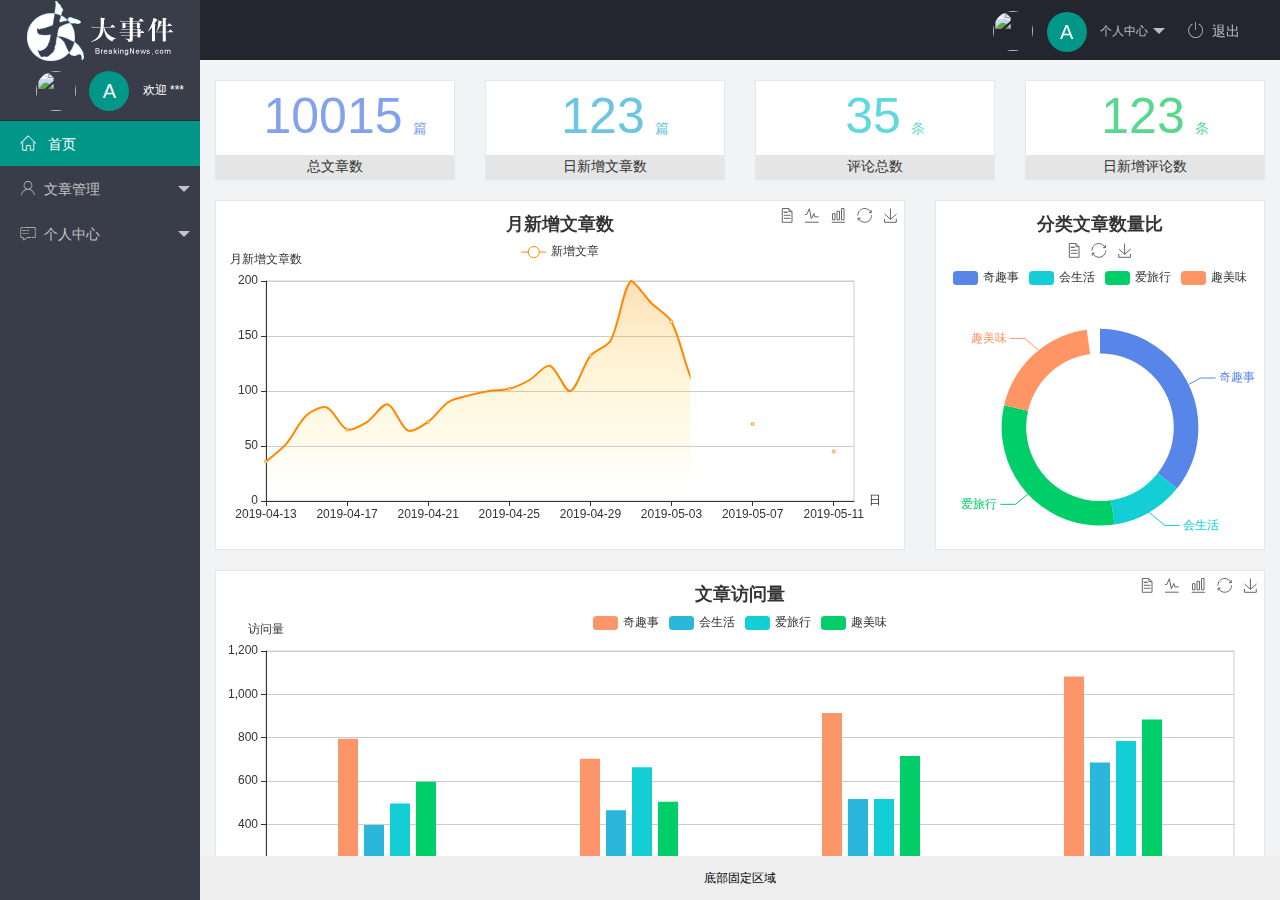
==== commit e2602544: "用户信息完成" ====
--- a/index.html
+++ b/index.html
@@ -61,7 +61,8 @@
                     <li class="layui-nav-item">
                         <a href="javascript:;"><span class='iconfont icon-pinglun'></span>个人中心</a>
                         <dl class="layui-nav-child">
-                            <dd><a href="javascript:;"><span class='layui-icon layui-icon-app'></span>基本资料</a></dd>
+                            <!-- target ='fm' 基本资料在fm打开-->
+                            <dd><a href="/user/user_info.html" target ='fm'><span class='layui-icon layui-icon-app'></span>基本资料</a></dd>
                             <dd><a href="javascript:;"><span class='layui-icon layui-icon-app'></span>更换头像</a></dd>
                             <dd><a href="javascript:;"><span class='layui-icon layui-icon-app'></span>重置密码</a></dd>
                         </dl>
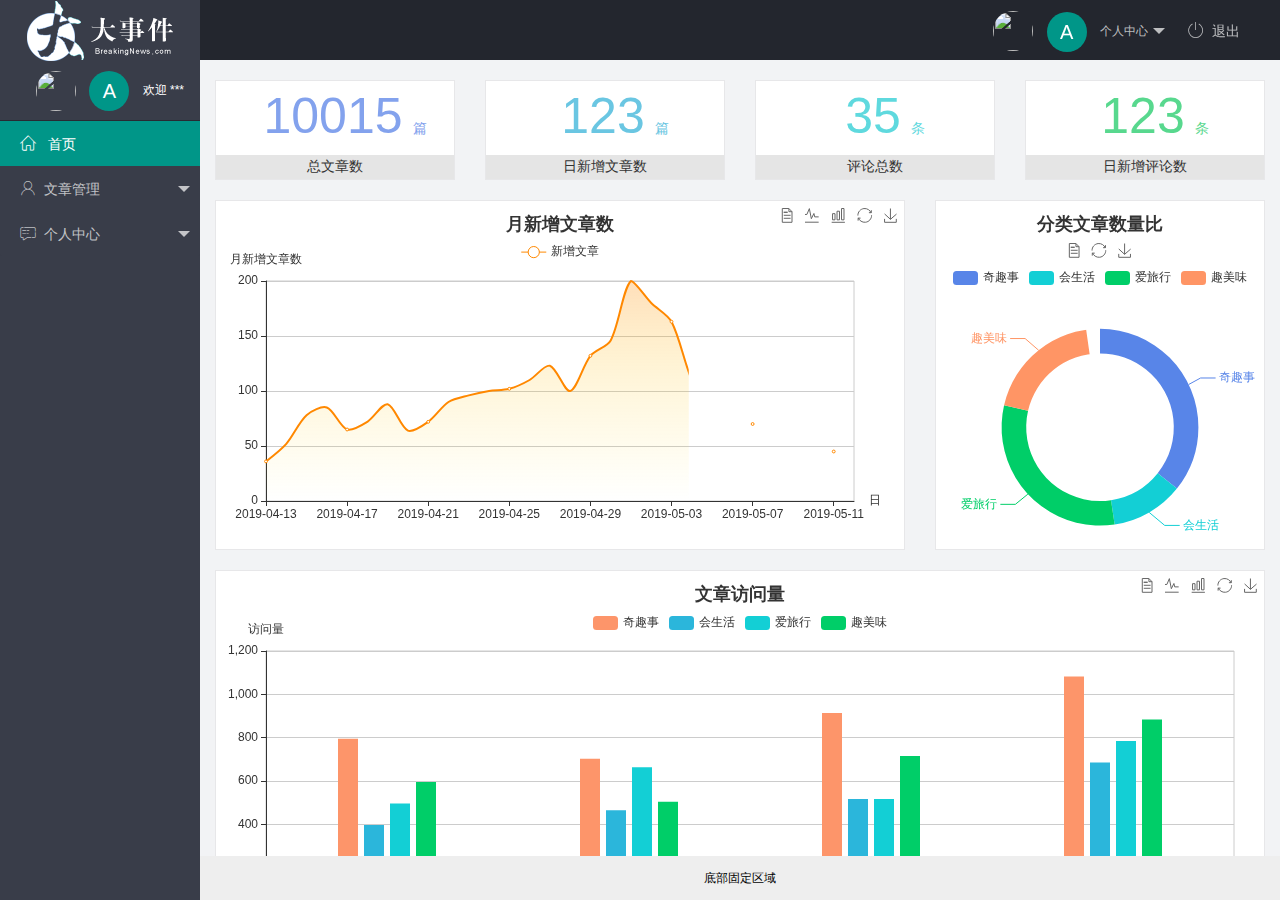
==== commit 6f0c9ba9: "用户密码完成" ====
--- a/index.html
+++ b/index.html
@@ -64,7 +64,7 @@
                             <!-- target ='fm' 基本资料在fm打开-->
                             <dd><a href="/user/user_info.html" target ='fm'><span class='layui-icon layui-icon-app'></span>基本资料</a></dd>
                             <dd><a href="javascript:;"><span class='layui-icon layui-icon-app'></span>更换头像</a></dd>
-                            <dd><a href="javascript:;"><span class='layui-icon layui-icon-app'></span>重置密码</a></dd>
+                            <dd><a href="/user/user_pwd.html" target ='fm'><span class='layui-icon layui-icon-app'></span>重置密码</a></dd>
                         </dl>
                     </li>
                 </ul>
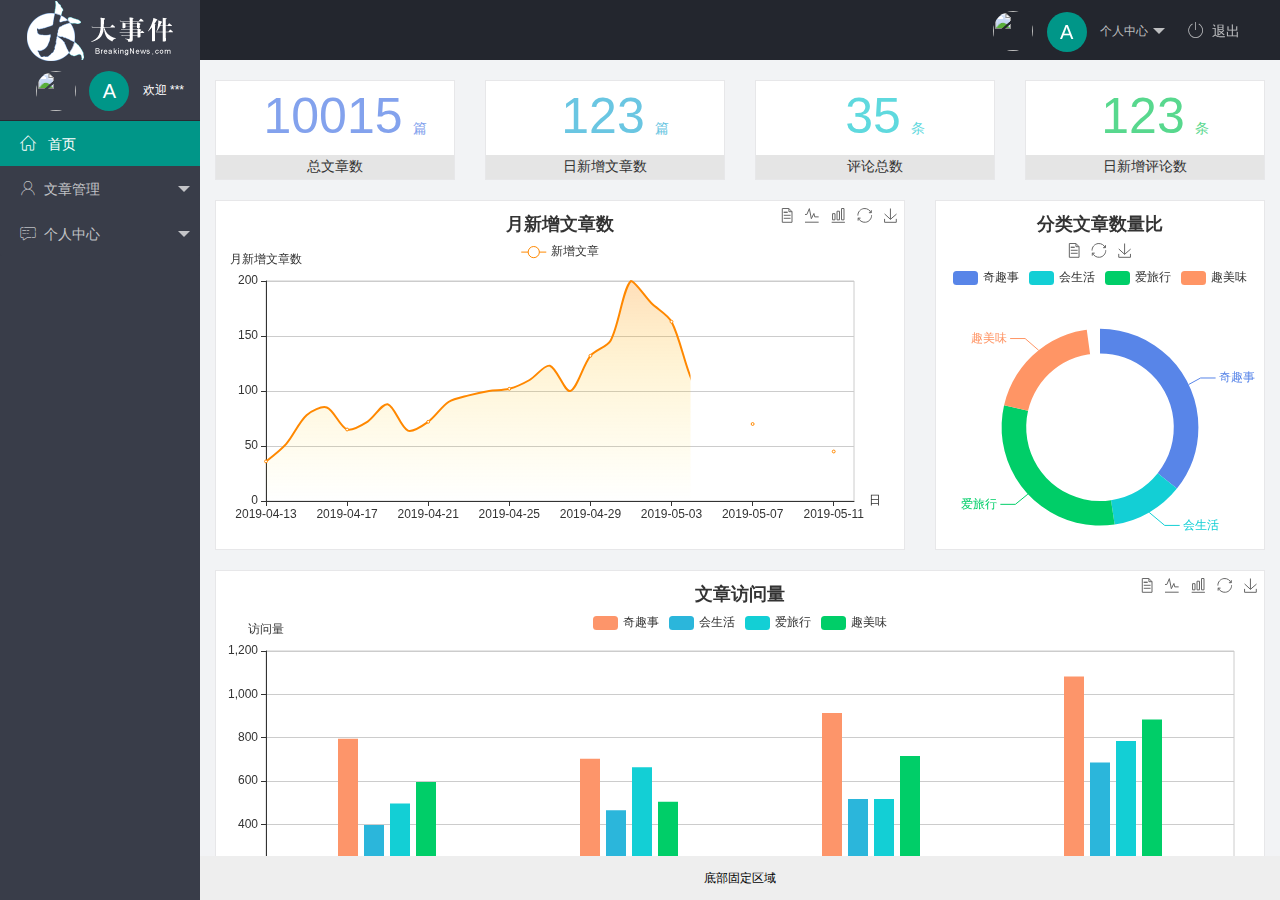
==== commit abf811f5: "修改头像完成" ====
--- a/index.html
+++ b/index.html
@@ -63,7 +63,7 @@
                         <dl class="layui-nav-child">
                             <!-- target ='fm' 基本资料在fm打开-->
                             <dd><a href="/user/user_info.html" target ='fm'><span class='layui-icon layui-icon-app'></span>基本资料</a></dd>
-                            <dd><a href="javascript:;"><span class='layui-icon layui-icon-app'></span>更换头像</a></dd>
+                            <dd><a href="/user/user_ avatar.html" target ='fm'><span class='layui-icon layui-icon-app'></span>更换头像</a></dd>
                             <dd><a href="/user/user_pwd.html" target ='fm'><span class='layui-icon layui-icon-app'></span>重置密码</a></dd>
                         </dl>
                     </li>
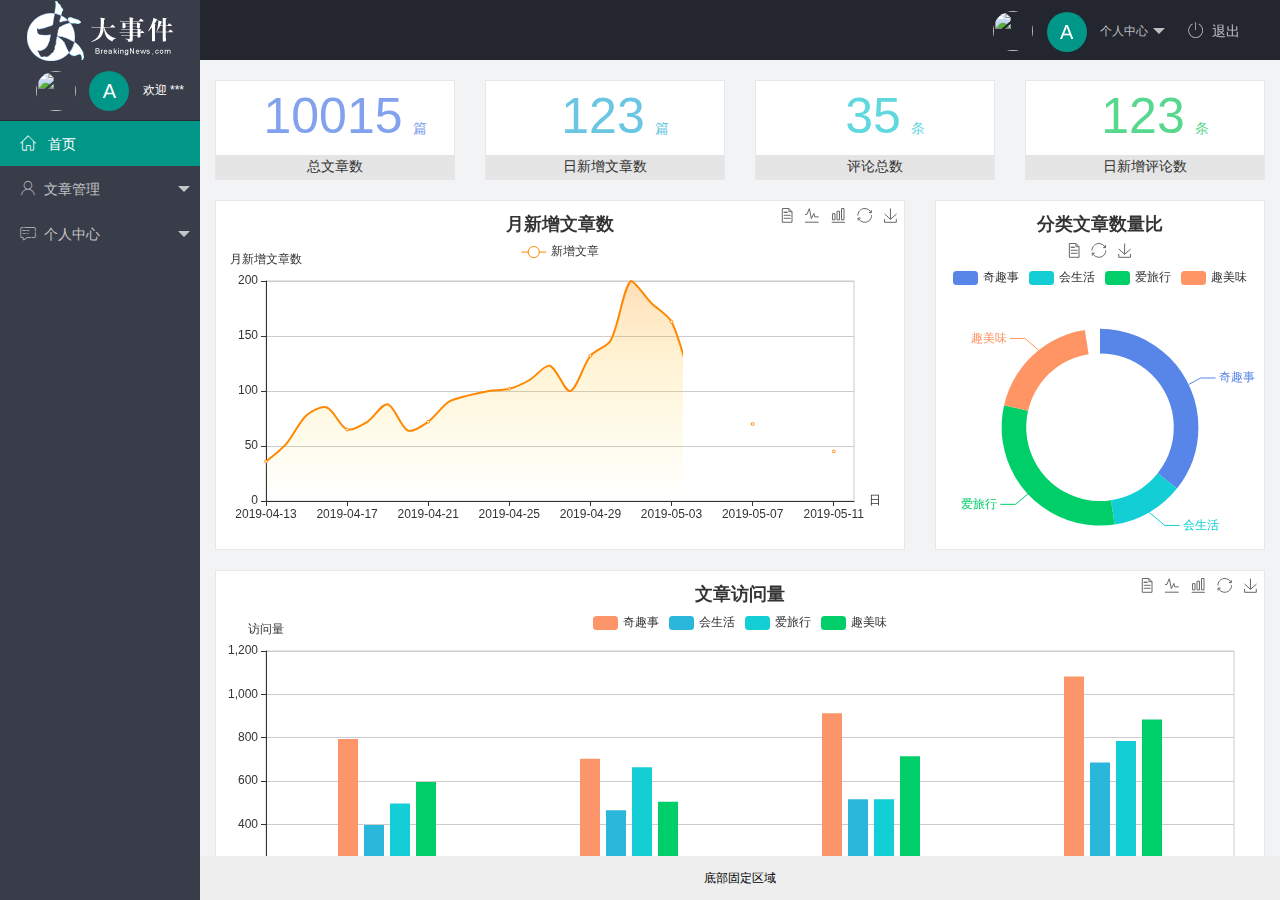
==== commit bcbfca64: "文章类别管理功能完成" ====
--- a/index.html
+++ b/index.html
@@ -53,7 +53,7 @@
                     <li class="layui-nav-item">
                         <a class="" href="javascript:;"><span class='iconfont icon-user'></span>文章管理</a>
                         <dl class="layui-nav-child">
-                            <dd><a href="javascript:;"><span class='layui-icon layui-icon-app'></span>文章类别</a></dd>
+                            <dd><a href="/article/article_cate.html" target ='fm'><span class='layui-icon layui-icon-app'></span>文章类别</a></dd>
                             <dd><a href="javascript:;"><span class='layui-icon layui-icon-app'></span>文章列表</a></dd>
                             <dd><a href="javascript:;"><span class='layui-icon layui-icon-app'></span>发布文章</a></dd>
                         </dl>
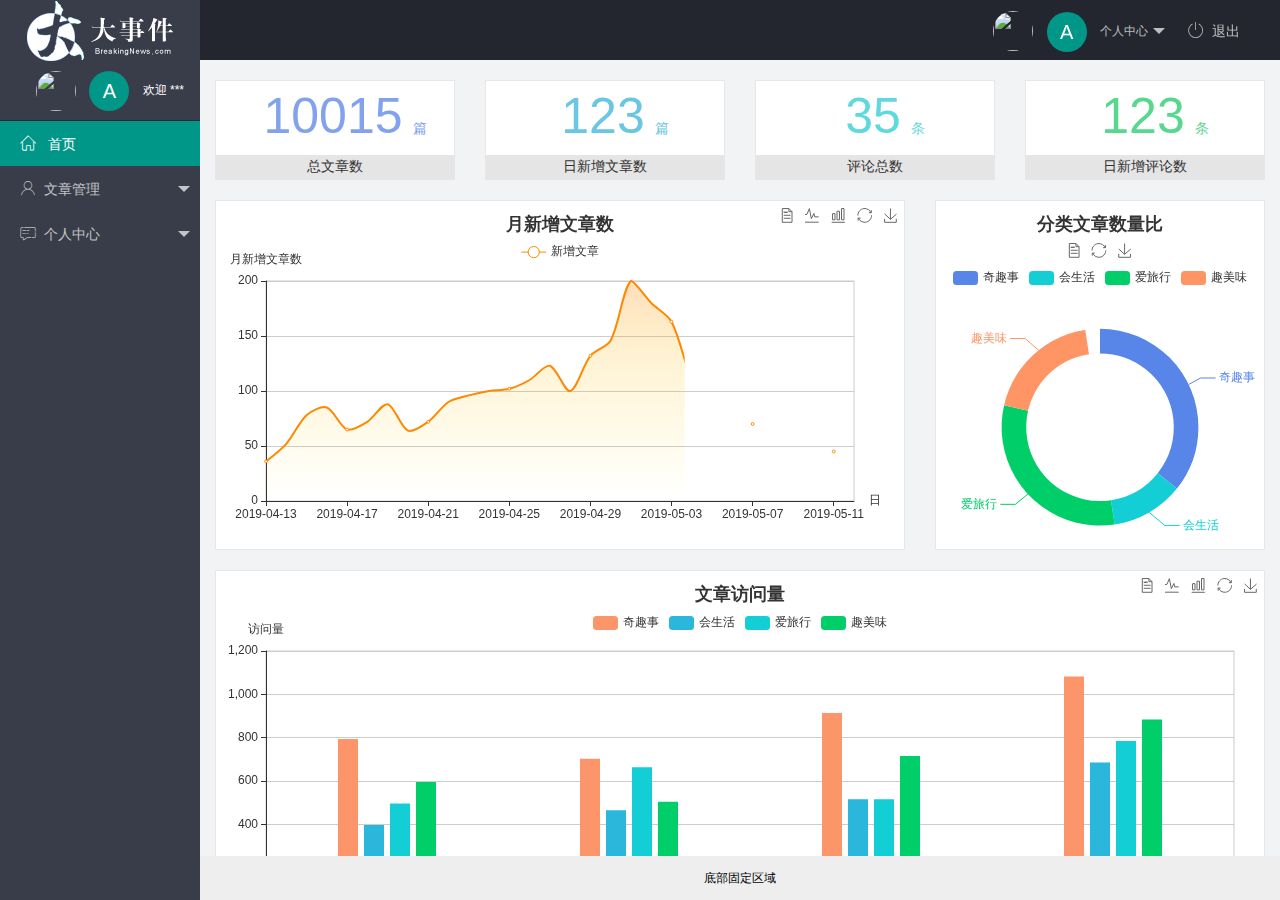
==== commit ad7ac98e: "发布文章完成" ====
--- a/index.html
+++ b/index.html
@@ -55,7 +55,7 @@
                         <dl class="layui-nav-child">
                             <dd><a href="/article/article_cate.html" target ='fm'><span class='layui-icon layui-icon-app'></span>文章类别</a></dd>
                             <dd><a href="javascript:;"><span class='layui-icon layui-icon-app'></span>文章列表</a></dd>
-                            <dd><a href="javascript:;"><span class='layui-icon layui-icon-app'></span>发布文章</a></dd>
+                            <dd><a href="/article/article_publish.html" target ='fm'><span class='layui-icon layui-icon-app'></span>发布文章</a></dd>
                         </dl>
                     </li>
                     <li class="layui-nav-item">
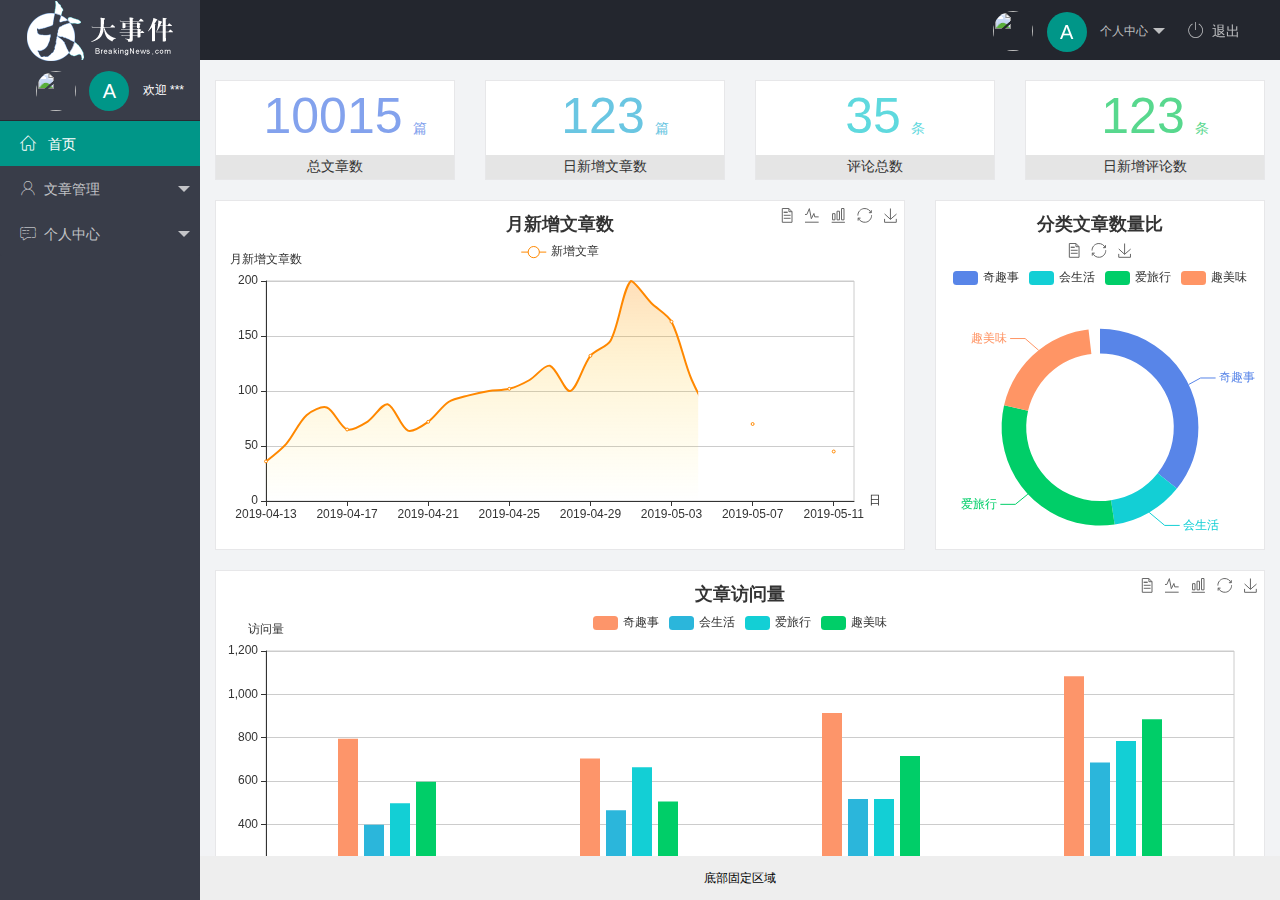
==== commit 10e7ccea: "文章列表完成" ====
--- a/index.html
+++ b/index.html
@@ -54,7 +54,7 @@
                         <a class="" href="javascript:;"><span class='iconfont icon-user'></span>文章管理</a>
                         <dl class="layui-nav-child">
                             <dd><a href="/article/article_cate.html" target ='fm'><span class='layui-icon layui-icon-app'></span>文章类别</a></dd>
-                            <dd><a href="javascript:;"><span class='layui-icon layui-icon-app'></span>文章列表</a></dd>
+                            <dd><a href="/article/art_list.html" target ='fm'><span class='layui-icon layui-icon-app'></span>文章列表</a></dd>
                             <dd><a href="/article/article_publish.html" target ='fm'><span class='layui-icon layui-icon-app'></span>发布文章</a></dd>
                         </dl>
                     </li>
